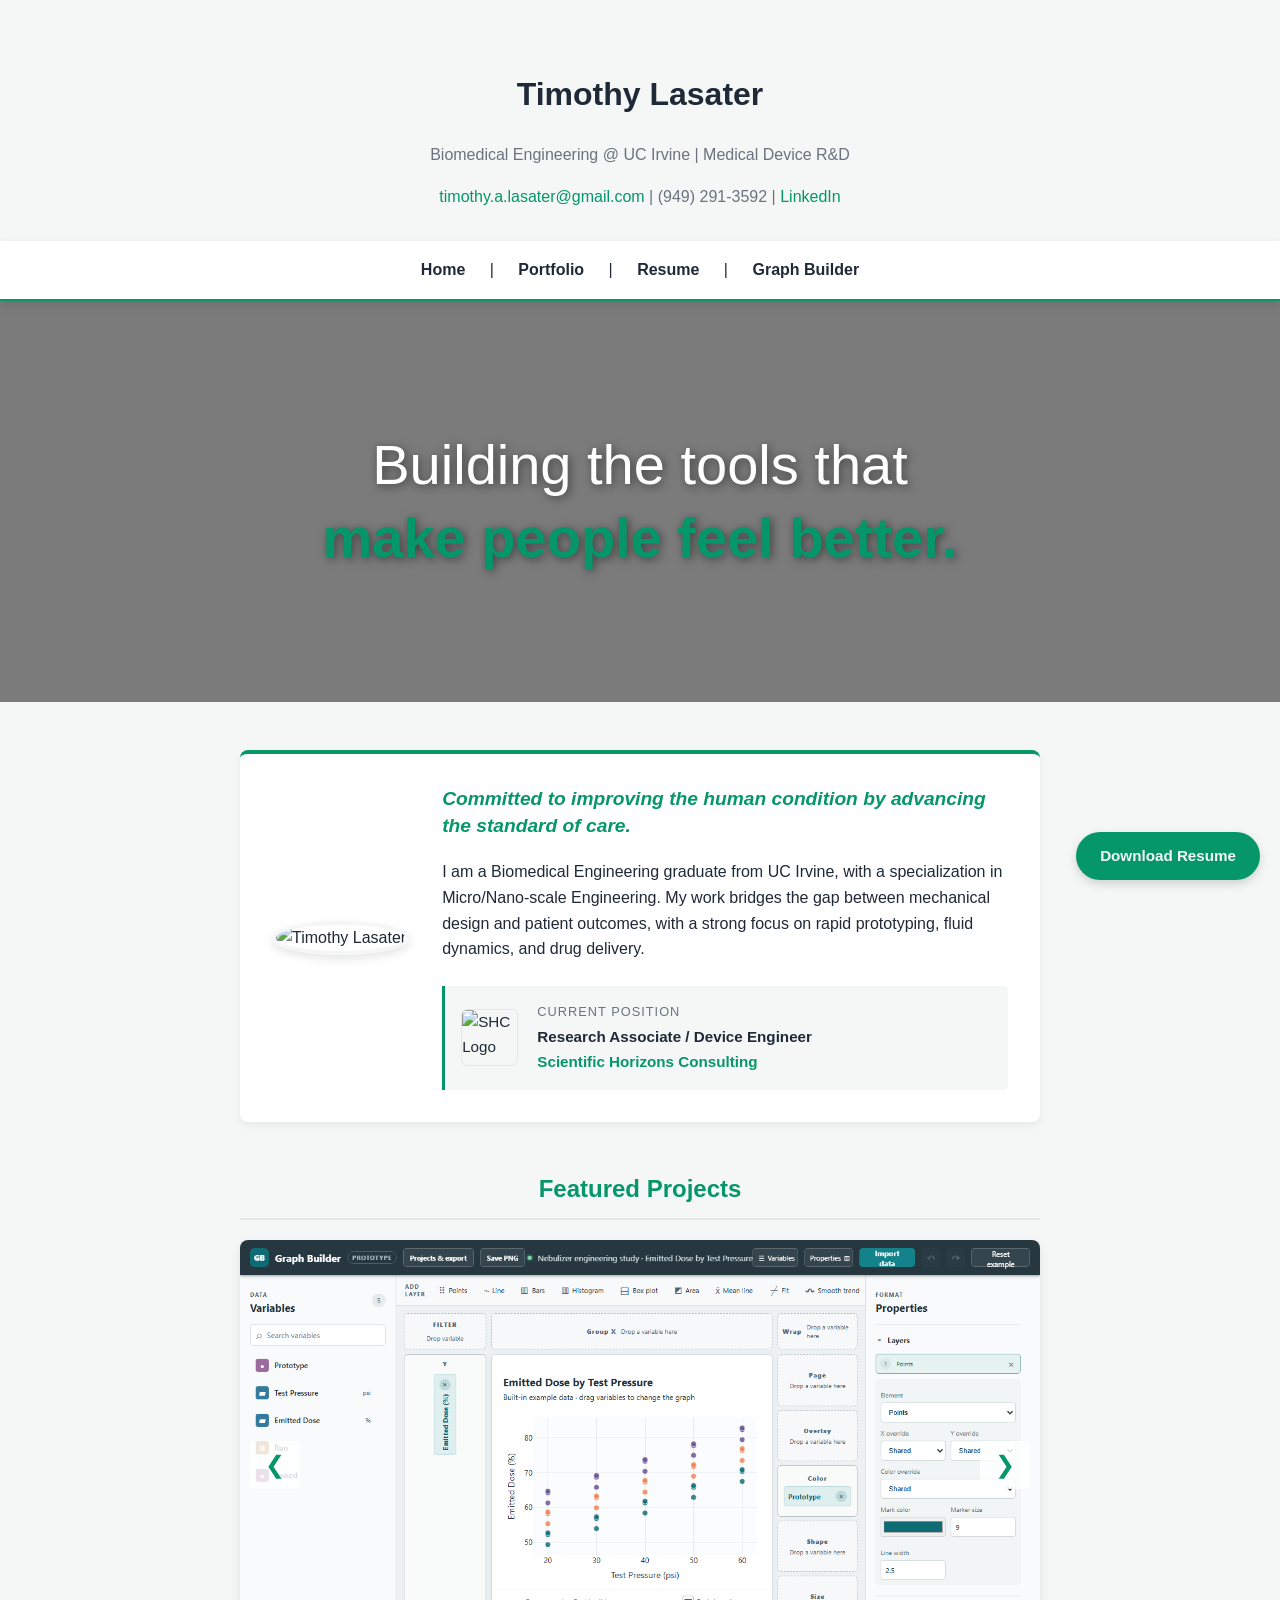
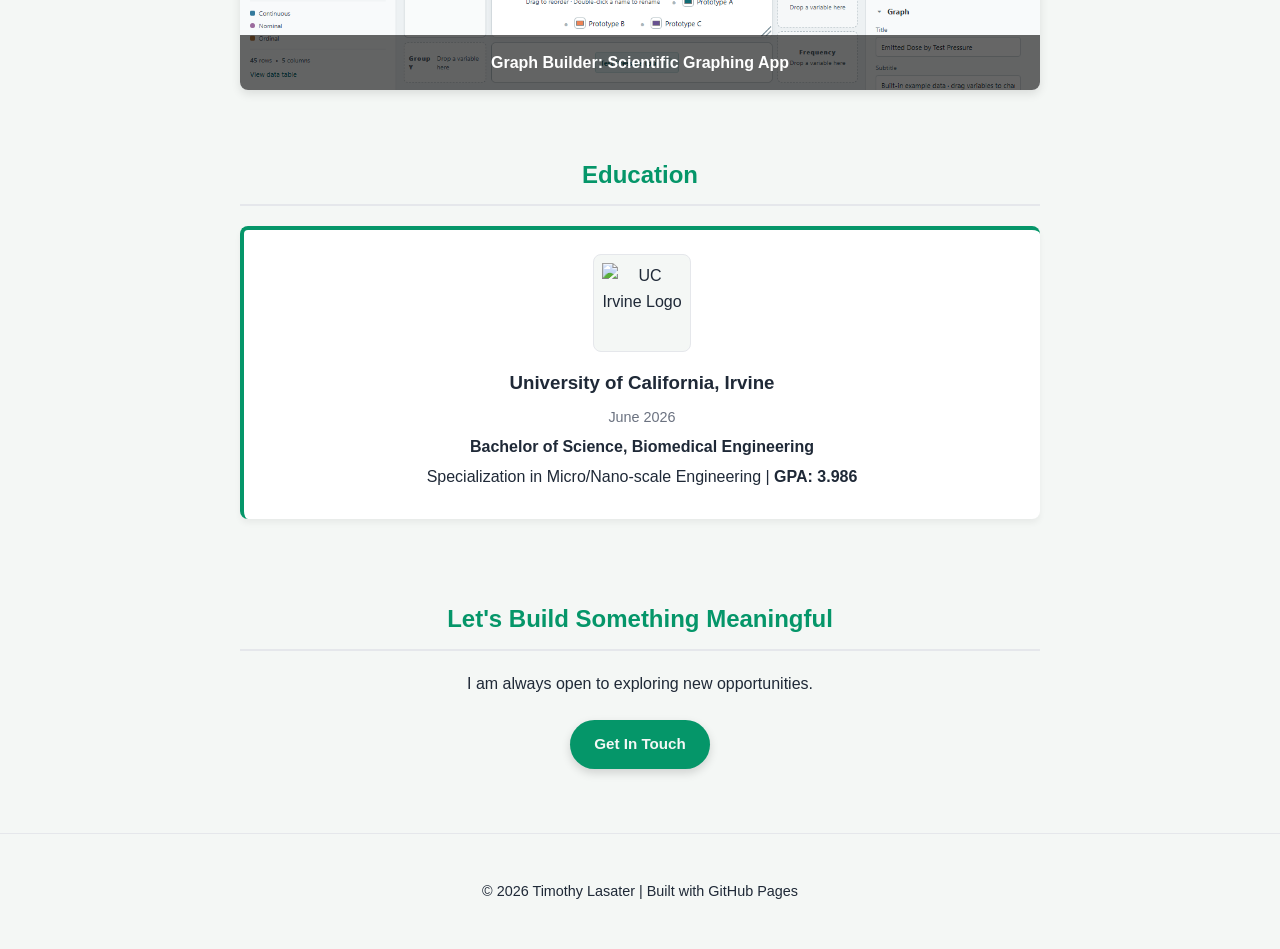
==== index.html @ 9c54b53f "Feature Graph Builder across portfolio site" ====
<!DOCTYPE html>
<html lang="en">
<head>
    <meta charset="UTF-8">
    <meta name="viewport" content="width=device-width, initial-scale=1.0">
    <title>Timothy Lasater | Biomedical Engineer</title>
    <meta name="description" content="Portfolio of Timothy Lasater, a Biomedical Engineering student at UC Irvine specializing in Micro/Nano-scale Engineering and Medical Device R&D.">
    <meta name="author" content="Timothy Lasater">
    <meta name="keywords" content="Timothy Lasater, Biomedical Engineer, UC Irvine, Medical Device R&D, SolidWorks">
    <meta property="og:title" content="Timothy Lasater | Biomedical Engineer">
    <meta property="og:description" content="Portfolio and projects focusing on rapid prototyping, fluid dynamics, and drug delivery.">
    <meta property="og:url" content="https://timothylasater.com">
    <meta property="og:type" content="website">
    <link rel="stylesheet" href="style.css">
    <link rel="icon" type="image/svg+xml" href="assets/favicon.svg">
    <script type="module" src="https://ajax.googleapis.com/ajax/libs/model-viewer/3.4.0/model-viewer.min.js"></script>
</head>
<body>
    <header>
        <h1>Timothy Lasater</h1>
        <p>Biomedical Engineering @ UC Irvine | Medical Device R&D</p>
        <p class="contact-info">
            <a href="mailto:timothy.a.lasater@gmail.com" target="_blank">timothy.a.lasater@gmail.com</a> | 
            (949) 291-3592 | 
            <a href="https://linkedin.com/in/timothy-lasater" target="_blank">LinkedIn</a>
        </p>
        <a href="assets/Timothy_Lasater_Resume.pdf" class="floating-resume-btn" download>Download Resume</a>
    </header>
    
    <nav>
            <a href="index.html">Home</a> | 
            <a href="portfolio.html">Portfolio</a> | 
            <a href="resume.html">Resume</a> |
            <a href="/graph-builder/">Graph Builder</a>
   </nav>
   
   <section class="parallax-hero">
        <div class="hero-tagline">
            Building the tools that<br>
            <span class="highlight">make people feel better.</span>
        </div>
    </section>

    <section id="about-me" class="content-section">
        <div class="profile-card">
            <div class="profile-image-container">
                <img src="assets/timothy-headshot.jpg" alt="Timothy Lasater" class="profile-photo">
            </div>
            <div class="profile-text">
                <h3 class="mission-tagline">Committed to improving the human condition by advancing the standard of care.</h3>
                <p>I am a Biomedical Engineering graduate from UC Irvine, with a specialization in Micro/Nano-scale Engineering. My work bridges the gap between mechanical design and patient outcomes, with a strong focus on rapid prototyping, fluid dynamics, and drug delivery.</p>
                
                <div class="current-role-banner">
                    <img src="assets/SHC-logo-cropped.jpg" alt="SHC Logo" class="banner-logo">
                    <div>
                        <span class="role-label">Current Position</span>
                        <strong>Research Associate / Device Engineer</strong> 
                        <br><a href="https://www.linkedin.com/company/scientifichorizons/" target="_blank" rel="noopener noreferrer" class="company-link">Scientific Horizons Consulting</a>
                    </div>
                </div>
            </div>
        </div>
    </section>

    <section id="featured-work" class="content-section">
        <h2 class="text-center">Featured Projects</h2>
        <div class="carousel-container">
            <button class="carousel-btn prev-btn">&#10094;</button>
            <div class="carousel-track">
                <div class="carousel-slide">
                    <a href="portfolio.html#graph-builder" class="slide-link">
                        <img src="assets/graph-builder-workspace.png" alt="Graph Builder showing an example scientific graph">
                        <div class="slide-caption">Graph Builder: Scientific Graphing App</div>
                    </a>
                </div>

                <div class="carousel-slide">
                    <a href="portfolio.html#sinus-model" class="slide-link">
                        <img src="assets/sinus-assem.png" alt="Nasal Sinus Model">
                        <div class="slide-caption">Nasal Sinus Model for Drug Delivery Testing</div>
                    </a>
                </div>

                <div class="carousel-slide">
                    <a href="portfolio.html#flow-simulation" class="slide-link">
                        <img src="assets/microvortex-screenshot.png" alt="CFD of Microfluidic Channels">
                        <div class="slide-caption">CFD of Microfluidic Channels</div>
                    </a>
                </div>

                <div class="carousel-slide">
                    <a href="portfolio.html#dissolution-cell" class="slide-link">
                        <img src="assets/DP-section-right.png" alt="Dissolution + Permeation Cell">
                        <div class="slide-caption">Simultaneous Dissolution + Permeation Cell</div>
                    </a>
                </div>
                
                <div class="carousel-slide">
                    <a href="portfolio.html#droplet-pump" class="slide-link">
                        <img src="assets/cameraFixtureSW.png" alt="Computer Vision Camera Fixture">
                        <div class="slide-caption">Camera Fixture for Computer Vision-Controlled Droplet Pump</div>
                    </a>
                </div>
                
                <div class="carousel-slide">
                    <a href="portfolio.html#duck" class="slide-link">
                        <img src="assets/duckSW1.png" alt="Toy Duck Assembly">
                        <div class="slide-caption">Toy Duck Assembly</div>
                    </a>
                </div>
                
            </div>
            <button class="carousel-btn next-btn">&#10095;</button>
        </div>
    </section>

    <section id="education" class="content-section">
        <h2 class="text-center">Education</h2>
        <div class="card text-center">
            <img src="assets/uci-logo.png" alt="UC Irvine Logo" class="education-logo">
            <h3>University of California, Irvine</h3>
            <p class="date">June 2026</p>
            <p><strong>Bachelor of Science, Biomedical Engineering</strong></p>
            <p>Specialization in Micro/Nano-scale Engineering | <strong>GPA: 3.986</strong></p>
        </div>
    </section>

    <section id="cta" class="content-section text-center" style="margin-bottom: 4rem;">
        <h2>Let's Build Something Meaningful</h2>
        <p style="margin-bottom: 1.5rem;">I am always open to exploring new opportunities.</p>
        <a href="mailto:timothy.a.lasater@gmail.com" target="_blank" class="btn-download">Get In Touch</a>
    </section>

    <footer>
        <p>© 2026 Timothy Lasater | Built with GitHub Pages</p>
    </footer>

<script>
        const track = document.querySelector('.carousel-track');
        const slides = Array.from(track.children);
        const nextButton = document.querySelector('.next-btn');
        const prevButton = document.querySelector('.prev-btn');
        let currentIndex = 0;
        let autoAdvanceTimer; // Variable to hold the timer

        // Function to move the carousel
        function updateCarousel(index) {
            const slideWidth = slides[0].getBoundingClientRect().width;
            track.style.transform = 'translateX(-' + (slideWidth * index) + 'px)';
        }

        // Function to start the 4-second auto-advance loop
        function startAutoAdvance() {
            autoAdvanceTimer = setInterval(() => {
                nextButton.click(); 
            }, 4000); 
        }

        // Function to reset the timer if the user manually clicks
        function resetAutoAdvance() {
            clearInterval(autoAdvanceTimer);
            startAutoAdvance();
        }

        // Next Button Click Logic
        nextButton.addEventListener('click', () => {
            if (currentIndex < slides.length - 1) {
                currentIndex++;
            } else {
                currentIndex = 0; // Loop back to the first slide
            }
            updateCarousel(currentIndex);
            resetAutoAdvance(); // Reset timer on manual interaction
        });

        // Previous Button Click Logic
        prevButton.addEventListener('click', () => {
            if (currentIndex > 0) {
                currentIndex--;
            } else {
                currentIndex = slides.length - 1; // Loop to the last slide
            }
            updateCarousel(currentIndex);
            resetAutoAdvance(); // Reset timer on manual interaction
        });

        // Keep carousel aligned if the user resizes their browser window
        window.addEventListener('resize', () => {
            updateCarousel(currentIndex);
        });

        // Start the automatic sliding when the page loads
        startAutoAdvance();
    </script>
</body>
</html>
---- style.css ----
/* /*:root {
    /* --- Core Backgrounds --- */
    /*--bg-color: #FFFFFF;       /* Pure White: The primary background, keeping the space open and sterile. */
    /*--card-bg: #F0F4F8;        /* Frost White: A very subtle, cool-toned off-white. Perfect for project cards (like the nebulizer iterations) to separate them from the background without harsh contrast. */
    
    /* --- Typography --- */
    /*--text-color: #0F172A;     /* Deep Slate: Almost black, but slightly cool. Much easier on the eyes than #000000 for reading detailed technical documentation and process improvements. */
    /* --muted-text: #64748B;     Cool Slate Gray: Your chosen tertiary color. Ideal for dates, image captions, and secondary specs. */
    
    /* --- Accents & Interaction --- */
    /* --accent-color: #0D9488;   Medical Teal: Your chosen secondary color. Used for primary buttons, active links, and prominent headings. */
    /* --accent-hover: #0F766E;   Deep Teal: A slightly darker shade of the accent for button hover states (like the .SLDPRT download links) to provide clear user feedback. */
    
    /* --- Structure & Highlights --- */
    /* --border-color: #E2E8F0;   Surgical Steel: A crisp, light gray for subtle borders between sections or around 3D model viewers. */
    /* --highlight: #F59E0B;      Amber/Warning: Use this sparingly to draw the eye to critical data points, like a 75% cycle time reduction or aerosol efficiency metrics, acting like a safety label in a lab. */
/*} */

:root {
    /* --- Core Backgrounds --- */
    --bg-color: #F4F7F5;       /* Minted Alabaster: A very subtle, cool off-white with just a microscopic drop of green to tie the room together. */
    --card-bg: #FFFFFF;        /* Pure White: Keeps the project cards and 3D models looking crisp and elevated against the slightly tinted background. */
    
    /* --- Typography --- */
    --text-color: #1F2937;     /* Midnight Ash: A deep, rich gray-black that is softer on the eyes than pure black, maintaining that modern web feel. */
    --muted-text: #6B7280;     /* Stone Gray: Perfect for reading dates, secondary skills, and photo captions without distracting from the main text. */
    
    /* --- Accents & Interaction --- */
    --accent-color: #059669;   /* Vitality Emerald: A vibrant, confident green that passes accessibility standards for readability while popping off the screen. */
    --accent-hover: #047857;   /* Deep Forest: A darker, grounded green for button hover states to give a satisfying, tactile response when clicked. */
    
    /* --- Structure & Highlights --- */
    --border-color: #E5E7EB;   /* Light Platinum: A clean, faint gray for section dividers and card borders. */
    --highlight: #0284C7;      /* Ocean Blue: A secondary accent to use sparingly if you ever need to contrast two different data points or emphasize a specific metric. */
}

body {
    font-family: 'Segoe UI', Tahoma, Geneva, Verdana, sans-serif;
    line-height: 1.6;
    color: var(--text-color);
    background-color: var(--bg-color);
    margin: 0;
    padding: 0;
}

header {
    background: var(--bg-color); /* Blends into the minted alabaster page */
    padding: 3rem 2rem 1rem 2rem; /* Adjusted for better spacing */
    text-align: center;
}

nav {
    background: var(--card-bg); /* Pure white to pop when scrolling */
    padding: 1rem;
    text-align: center;
    border-bottom: 2px solid var(--accent-color);
    box-shadow: 0 4px 10px rgba(0,0,0,0.1);
    
    /* Make ONLY the nav persistent */
    position: sticky;
    top: 0;
    z-index: 1000; 
}
/* Styling for the LinkedIn link on the homepage */
.company-link {
    color: var(--accent-color);
    text-decoration: none;
    font-weight: bold;
    transition: color 0.2s;
}

.company-link:hover {
    color: var(--accent-hover);
    text-decoration: underline;
}

header h1, .card h3, .toc-section h3 {
    color: var(--text-color);
}

header p, .date, .caption {
    color: var(--muted-text);
}

h2 { 
    color: var(--accent-color); 
    border-bottom: 2px solid var(--border-color); 
    padding-bottom: 10px; 
    margin-top: 2rem;
}

.contact-info a, .company-tag {
    color: var(--accent-color);
    text-decoration: none;
}

nav a {
    color: var(--text-color);
    text-decoration: none;
    margin: 0 10px;
    font-weight: bold;
    padding: 5px 10px;
    border-radius: 4px;
    transition: color 0.2s, background 0.2s;
}

nav a:hover, .toc-list a:hover {
    color: var(--accent-color);
    background: var(--bg-color); /* Adds a subtle highlight behind the link on hover */
}

@media (max-width: 600px) {
    nav {
        padding: 0.65rem 0.25rem;
        white-space: nowrap;
    }

    nav a {
        margin: 0;
        padding: 5px 4px;
        font-size: 0.82rem;
    }
}

#education, #experience, #skills {
    max-width: 800px;
    margin: 0rem auto;
    padding: 0.1rem;
}

.card, .portfolio-card, .sidebar {
    background: var(--card-bg);
    padding: 1.5rem;
    margin-bottom: 2rem; /* Adds the space between resume entries */
    border-radius: 8px;
    border-left: 4px solid var(--accent-color);
    border-top: 4px solid var(--accent-color);
    box-shadow: 0 4px 6px rgba(0,0,0,0.05);
}

.media-item {
    background: var(--bg-color); /* Contrasts slightly with the card */
    border: 1px solid var(--border-color);
}

.padded-card {
    padding: 2rem 3rem; /* Adds generous padding so text isn't squished to the left */
}

.text-center {
    text-align: center;
}

.card h3 {
    margin-top: 0;
    margin-bottom: 0.5rem;
    color: var(--text-color);
}

.card p {
    margin: 0.3rem 0;
}

.date {
    color: var(--muted-text);
    font-size: 0.9rem;
}

h2 { 
    color: var(--accent-color); 
    border-bottom: 2px solid var(--border-color); 
    padding-bottom: 10px; 
    margin-top: 2rem;
}

/* Bullet list for resume bullet points */
.bullet-list {
    list-style-type: disc;
    padding-left: 1.5rem;
    margin-top: 1rem;
}

.bullet-list li {
    margin-bottom: 0.5rem;
    font-size: 0.95rem;
    color: var(--text-color);
}

/* Pillboxes for the skills section */
.skills-list { 
    display: flex; 
    flex-wrap: wrap; 
    list-style: none; 
    padding: 0; 
    margin-bottom: 1.5rem;
}

.skills-list li { 
    background: var(--card-bg); 
    margin: 5px; 
    padding: 5px 15px; 
    border-radius: 20px; 
    font-size: 0.9rem; 
    color: var(--text-color);
    border: 1px solid #d0d4d8;
}

footer {
    text-align: center;
    padding: 2rem;
    background: var(--bg-color);
    color: var(--text-color);
    font-size: 0.9rem;
    margin-top: 2rem;
    border-top: 1px solid var(--border-color);
}

/* --- Parallax Hero Section --- */
.parallax-hero {
    /* The linear-gradient adds a 50% dark tint over your image so the text pops */
    background-image: linear-gradient(rgba(0, 0, 0, 0.5), rgba(0, 0, 0, 0.5)), url('assets/sinus-setup.jpg');
    
    /* The magic property that keeps the image fixed while scrolling */
    background-attachment: fixed;
    background-position: center;
    background-repeat: no-repeat;
    background-size: cover;
    
    /* Creates the height of the "window" revealing the image */
    padding: 8rem 1rem;
    margin: 0; 
}

/* Updated, Larger Hero Tagline */
.hero-tagline {
    text-align: center;
    font-size: 3.5rem; /* Increased significantly */
    color: #ffffff; /* Changed to white to contrast with the photo */
    margin: 0 auto;
    font-weight: 300; 
    line-height: 1.3;
    text-shadow: 2px 2px 10px rgba(0, 0, 0, 0.5); /* Adds a soft shadow for readability */
}

.hero-tagline .highlight {
    font-weight: 700; 
    color: var(--accent-color)   /* Lightened the blue slightly so it looks better on dark/photo backgrounds */
}

/* Mobile Responsiveness */
@media (max-width: 768px) {
    .parallax-hero {
        padding: 5rem 1rem;
        /* Note: iOS Safari struggles with 'fixed' backgrounds, so it's standard practice to switch it to scroll on mobile */
        background-attachment: scroll; 
    }
    .hero-tagline {
        font-size: 2.2rem; /* Scaled down for smaller screens */
    }
}

/* Portfolio Layout */
.portfolio-container {
    display: grid;
    grid-template-columns: 250px 1fr;
    gap: 2rem;
    max-width: 1100px;
    margin: 2rem auto;
    padding: 0 1rem;
    align-items: start;
}

/* Sidebar Styling */
.sidebar {
    position: sticky;
    top: 2rem;
    background: var(--card-bg);
    padding: 1.5rem;
    border-radius: 8px;
    box-shadow: 0 4px 6px var(--border-color);
}

.toc-section h3 {
    font-size: 1.1rem;
    color: var(--text-color);
    border-bottom: 1px solid var(--border-color);
    padding-bottom: 5px;
    margin-bottom: 10px;
}

.toc-list {
    list-style: none;
    padding: 0;
    margin: 0 0 1.5rem 0;
    display: block; /* Overrides the flex display from the skills list */
}

.toc-list li {
    background: transparent;
    padding: 0;
    margin: 0 0 8px 0;
    border: none;
}

.toc-list a {
    text-decoration: none;
    color: var(--text-color);
    font-size: 0.95rem;
    transition: color 0.2s;
}

.toc-list a:hover {
    color: var(--accent-color);
    text-decoration: underline;
}

/* Portfolio Cards */
.portfolio-content {
    min-width: 0; /* Prevents grid overflow */
}

.section-title {
    margin-top: 0;
}

.portfolio-card {
    background: var(--card-bg);
    padding: 2rem;
    margin-bottom: 2rem;
    border-radius: 8px;
    box-shadow: 0 4px 6px rgba(0,0,0,0.05);
    scroll-margin-top: 80px;
}

.company-tag {
    color: var(--accent-color);
    font-weight: bold;
    font-size: 0.9rem;
    margin-top: -10px;
    margin-bottom: 15px;
}

/* Media Grid for Images and 3D Models */
.media-grid {
    display: grid;
    grid-template-columns: repeat(auto-fit, minmax(200px, 1fr));
    gap: 1.5rem;
    margin: 1.5rem 0;
}

.media-item {
    background: #f4f6f8;
    border-radius: 6px;
    padding: 10px;
    text-align: center;
    border: 1px solid #e0e4e8;
}

.media-item img {
    width: 100%;
    height: 200px;
    object-fit: contain;
    border-radius: 4px;
}

model-viewer {
    width: 100%;
    height: 200px;
    background-color: #ffffff;
    border-radius: 4px;
}

.caption {
    font-size: 0.85rem;
    color: var(--muted-text);
    margin-top: 8px;
    margin-bottom: 0;
}

/* Download Buttons */
.download-links {
    display: flex;
    gap: 1rem;
    flex-wrap: wrap;
    margin-top: 1.5rem;
}

.floating-resume-btn {
    background-color: var(--accent-color);
    color: var(--bg-color) !important; /* Forces text to contrast with the accent button */
}

/* For hover states, you can either hardcode a darker version of your accent, 
   or use a CSS filter to automatically darken whatever the accent color is! */
.floating-resume-btn:hover {
    filter: brightness(0.85); 
}

/* --- Updated Portfolio Download Buttons --- */
.btn-download {
    background-color: var(--accent-color);
    color: var(--bg-color) !important;
    text-decoration: none;
    padding: 12px 24px;
    border-radius: 30px; /* Creates the pill shape */
    font-size: 0.95rem;
    font-weight: bold;
    box-shadow: 0 4px 10px rgba(0, 0, 0, 0.15); /* Adds depth */
    transition: filter 0.2s ease, transform 0.2s ease, box-shadow 0.2s ease;
    display: inline-block; /* Ensures the padding renders correctly on links */
    text-align: center;
}

.btn-download:hover {
    filter: brightness(0.85); /* Slightly darkens the button */
    transform: scale(1.05);   /* Slight grow effect on hover */
    box-shadow: 0 6px 14px rgba(0, 0, 0, 0.2); /* Deepens the shadow when hovered */
}

.carousel-btn {
    background: var(--card-bg);
    color: var(--accent-color);
}

.carousel-btn:hover {
    background: var(--accent-color);
    color: var(--card-bg);
}

/* Mobile Responsiveness */
@media (max-width: 768px) {
    .portfolio-container {
        grid-template-columns: 1fr;
    }
    .sidebar {
        position: relative;
        top: 0;
    }
}

/* --- Carousel Styles --- */
#featured-work {
    max-width: 800px;
    margin: 2rem auto;
    padding: 0 1rem;
}

.carousel-container {
    position: relative;
    width: 100%;
    overflow: hidden;
    border-radius: 8px;
    box-shadow: 0 4px 10px rgba(0,0,0,0.1);
    background: #ffffff;
}

.carousel-track {
    display: flex;
    transition: transform 0.4s ease-in-out;
}

.carousel-slide {
    min-width: 100%;
    box-sizing: border-box;
    position: relative;
}

.carousel-slide img {
    width: 100%;
    height: 450px;
    object-fit: cover; /* Ensures images fill the space uniformly without stretching */
    display: block;
}

.slide-caption {
    position: absolute;
    bottom: 0;
    left: 0;
    width: 100%;
    background: rgba(0, 0, 0, 0.6);
    color: #ffffff;
    padding: 15px;
    text-align: center;
    font-weight: bold;
    box-sizing: border-box;
}

.carousel-btn {
    position: absolute;
    top: 50%;
    transform: translateY(-50%);
    background: rgba(255, 255, 255, 0.8);
    border: none;
    font-size: 1.5rem;
    color: var(--accent-color);
    cursor: pointer;
    padding: 10px 15px;
    border-radius: 4px;
    transition: background 0.2s, color 0.2s;
    z-index: 10;
}

.carousel-btn:hover {
    background: var(--accent-hover);
    color: var(--bg-color);
}

.prev-btn {
    left: 10px;
}

.next-btn {
    right: 10px;
}

/* --- Floating Resume Button --- */
.floating-resume-btn {
    position: fixed;
    bottom: 20px;
    right: 20px;
    background-color: var(--accent-color);
    color: var(--bg-color) !important;
    padding: 12px 24px;
    border-radius: 30px; /* Pill shape for a modern look */
    text-decoration: none;
    font-weight: bold;
    font-size: 0.95rem;
    box-shadow: 0 4px 10px rgba(0, 0, 0, 0.15); /* Drop shadow so it stands out */
    z-index: 9999; /* Ensures it stays on top of all other content, including the carousel */
    transition: background-color 0.2s ease, transform 0.2s ease;
}

.floating-resume-btn:hover {
    background-color: var(--accent-hover);
    color: var(--bg-color);
    transform: scale(1.05); /* Slight grow effect on hover */
    box-shadow: 0 6px 14px rgba(0, 0, 0, 0.2);
}

/* Mobile Responsiveness: Move to bottom right for better thumb reach */
@media (max-width: 768px) {
    .floating-resume-btn {
        top: auto;
        bottom: 20px;
        right: 20px;
        padding: 10px 20px;
        font-size: 0.9rem;
    }
}

/* --- Expandable Portfolio Carousel --- */
.portfolio-carousel-container {
    position: relative;
    width: 100%;
    height: 350px; /* Small starting height */
    margin: 1.5rem 0;
    border-radius: 8px;
    background: var(--bg-color);
    border: 1px solid var(--border-color);
    overflow: hidden;
    transition: opacity 0.3s ease;
}

/* The Expanded "Almost Full Screen" State */
.portfolio-carousel-container.expanded {
    position: fixed;
    top: 5vh;
    left: 5vw;
    width: 90vw;
    height: 90vh;
    z-index: 10000;
    box-shadow: 0 0 0 100vw rgba(0, 0, 0, 0.85); /* Dims the background */
    border-radius: 12px;
}

/* Track and Slides */
.p-carousel-track {
    display: flex;
    height: 100%;
    transition: transform 0.4s ease-in-out;
}

.p-slide {
    min-width: 100%;
    height: 100%;
    position: relative;
    display: flex;
    justify-content: center;
    align-items: center;
    box-sizing: border-box;
    padding: 20px;
}

/* Ensure images and 3D models scale properly */
.p-slide img, .p-slide video {
    max-width: 100%;
    max-height: 90%;
    object-fit: contain;
    background: transparent;
    transition: transform 0.1s ease-out; /* Smooths out the mouse wheel zoom */
}

/* Fixes the narrow horizontal bar issue for 3D renders */
.p-slide model-viewer {
    width: 100%;
    height: 100%;
    max-height: 90%;
    aspect-ratio: 4 / 3;
    background: transparent;
}

/* Labels on the slides */
.slide-label {
    position: absolute;
    bottom: 10px;
    background: rgba(0, 0, 0, 0.6);
    color: #fff;
    padding: 5px 15px;
    border-radius: 20px;
    font-size: 0.85rem;
    pointer-events: none; /* Allows clicking through to the 3D model */
}

/* Navigation Buttons */
.p-prev-btn, .p-next-btn {
    position: absolute;
    top: 50%;
    transform: translateY(-50%);
    background: var(--card-bg);
    color: var(--accent-color);
    border: 1px solid var(--border-color);
    font-size: 1.5rem;
    cursor: pointer;
    padding: 8px 12px;
    border-radius: 4px;
    z-index: 10;
    transition: 0.2s;
}

.p-prev-btn { left: 10px; }
.p-next-btn { right: 10px; }

.p-prev-btn:hover, .p-next-btn:hover {
    background: var(--accent-color);
    color: var(--bg-color);
}

/* Expand / Close Buttons */
.expand-btn, .close-btn {
    position: absolute;
    top: 10px;
    right: 10px;
    background: var(--accent-color);
    color: var(--bg-color);
    border: none;
    padding: 8px 15px;
    border-radius: 4px;
    cursor: pointer;
    font-weight: bold;
    font-size: 0.85rem;
    z-index: 11;
    box-shadow: 0 2px 5px rgba(0,0,0,0.2);
}

/* Logic to hide/show buttons based on state */
.close-btn { display: none; background: #e11d48; color: white; }
.expanded .expand-btn { display: none; }
.expanded .close-btn { display: block; }

/* --- Reusable Section Wrapper --- */
.content-section {
    max-width: 800px;
    margin: 3rem auto;
    padding: 0 1rem;
}

/* --- Profile Card --- */
.profile-card {
    display: flex;
    align-items: center;
    gap: 2rem;
    background: var(--card-bg);
    padding: 2rem;
    border-radius: 8px;
    box-shadow: 0 4px 6px rgba(0,0,0,0.05);
    border-top: 4px solid var(--accent-color); /* Top border instead of left for a different feel */
}

.profile-image-container {
    flex-shrink: 0;
}

.profile-photo {
    width: 200px;
    height: 200px;
    border-radius: 50%;
    object-fit: cover;
    border: 4px solid var(--bg-color);
    box-shadow: 0 4px 10px rgba(0,0,0,0.1);
}

.profile-text {
    flex-grow: 1;
}

.mission-tagline {
    color: var(--accent-color);
    font-style: italic;
    font-size: 1.2rem;
    margin-top: 0;
    line-height: 1.4;
    border-bottom: none; /* overrides global h3 if needed */
}

/* Update the Current Role Banner to use Flexbox */
.current-role-banner {
    background: var(--bg-color);
    border-left: 3px solid var(--accent-color);
    padding: 1rem;
    margin-top: 1.5rem;
    border-radius: 0 4px 4px 0;
    font-size: 0.95rem;
    
    /* NEW: Puts logo and text side-by-side */
    display: flex;
    align-items: center;
    gap: 1.2rem; 
}

/* Styling for the SHC Logo in the banner */
.banner-logo {
    width: 55px;
    height: 55px;
    object-fit: contain;
    border-radius: 6px;
    background: var(--bg-color); 
    border: 1px solid var(--border-color);
}

/* Ensure the Homepage Carousel 3D Render scales correctly */
.carousel-slide model-viewer {
    width: 100%;
    height: 450px;
    background-color: #f4f6f8; /* A very soft gray so it doesn't look like an empty void */
    display: block;
}

.role-label {
    display: block;
    color: var(--muted-text);
    font-size: 0.8rem;
    text-transform: uppercase;
    letter-spacing: 1px;
    margin-bottom: 0.2rem;
}

/* Mobile Layout for Profile */
@media (max-width: 768px) {
    .profile-card {
        flex-direction: column;
        text-align: center;
    }
    
    .current-role-banner {
        border-left: none;
        border-top: 3px solid var(--accent-color);
        border-radius: 0 0 4px 4px;
    }
}

/* --- Resume Logo Layout --- */
.resume-header-row {
    display: flex;
    align-items: center;
    gap: 1.5rem;
    margin-bottom: 1rem;
    border-bottom: 1px solid var(--border-color);
    padding-bottom: 1rem;
}

.resume-logo {
    width: 60px;
    height: 60px;
    object-fit: contain; /* Ensures square or rectangle logos fit without stretching */
    border-radius: 8px;
    background: var(--bg-color);
    padding: 5px;
    border: 1px solid var(--border-color);
}

.resume-title-block h3 {
    margin: 0 0 0.2rem 0;
}

.resume-title-block p {
    margin: 0;
}

/* Mobile Responsiveness for Resume Headers */
@media (max-width: 768px) {
    .resume-header-row {
        flex-direction: column;
        align-items: flex-start;
        gap: 1rem;
    }
}

/* --- Education Logo --- */
.education-logo {
    width: 80px;          /* Slightly larger than the resume logos to act as a focal point */
    height: 80px;
    object-fit: contain;  /* Prevents the logo from stretching */
    margin-bottom: 1rem;  /* Adds space between the logo and the university name */
    
    /* Matches the styling of your resume logos */
    background: var(--bg-color);
    padding: 8px;
    border-radius: 8px;
    border: 1px solid var(--border-color);
    
    /* Ensures it stays centered */
    display: inline-block; 
}

/* --- Updated Caption Placement & Size --- */
.slide-label {
    position: absolute;
    top: 15px; 
    left: 15px;
    bottom: auto; 
    background: rgba(0, 0, 0, 0.65); /* Made the background slightly darker for better text contrast */
    color: #fff;
    padding: 6px 18px; /* Slightly increased padding to balance the larger text */
    border-radius: 20px;
    font-size: 0.95rem; /* Increased from 0.85rem */
    letter-spacing: 0.5px; /* Added a tiny bit of spacing for readability */
    pointer-events: none; 
    z-index: 10;
}

/* --- Interactive Thumbnail Bar --- */
.carousel-thumbnails {
    position: absolute;
    bottom: 15px;
    left: 50%;
    transform: translateX(-50%);
    display: flex;
    gap: 8px;
    z-index: 12;
    background: rgba(0, 0, 0, 0.4);
    padding: 8px;
    border-radius: 8px;
    backdrop-filter: blur(4px); /* Creates a modern, frosted glass effect */
}

.thumbnail {
    width: 45px;
    height: 45px;
    border: 2px solid transparent;
    border-radius: 4px;
    cursor: pointer;
    background: var(--bg-color);
    display: flex;
    align-items: center;
    justify-content: center;
    font-size: 1.2rem;
    padding: 0;
    opacity: 0.5;
    transition: all 0.2s ease;
    box-shadow: 0 2px 4px rgba(0,0,0,0.2);
}

.thumbnail:hover {
    opacity: 0.8;
}

.thumbnail.active {
    border-color: var(--accent-color);
    opacity: 1;
    transform: scale(1.1); /* Gives the active thumbnail a slight "pop" */
}

.thumbnail img {
    width: 100%;
    height: 100%;
    object-fit: cover; /* Ensures the image fills the square perfectly */
    border-radius: 2px;
}

/* --- Homepage Carousel Link Styling --- */
.slide-link {
    display: block;
    width: 100%;
    height: 100%;
    text-decoration: none; /* Prevents the caption text from getting underlined like a normal link */
}

/* Optional: Add a slight brightness change on hover so the user knows it is clickable */
.slide-link:hover img {
    filter: brightness(0.9);
    transition: filter 0.2s ease;
}

/* --- Resume Portfolio Links Banner --- */
.resume-portfolio-banner {
    background: var(--bg-color); 
    border-left: 3px solid var(--accent-color);
    padding: 1rem 1.5rem;
    margin-top: 1.5rem;
    border-radius: 0 4px 4px 0;
    font-size: 0.95rem;
}

.resume-portfolio-banner strong {
    color: var(--text-color); /* Changed from --accent-color to standard text color */
    display: inline-block; /* Allows us to add margin below the text */
}

/* Styling for the new bulleted list inside the banner */
.portfolio-bullet-list {
    list-style-type: disc;
    padding-left: 1.5rem;
    margin-top: 0.5rem; /* Space between "Portfolio Links:" and the first bullet */
    margin-bottom: 0;
}

.portfolio-bullet-list li {
    margin-bottom: 0.3rem; /* Small space between each project link */
}

/* Mobile responsiveness */
@media (max-width: 768px) {
    .resume-portfolio-banner {
        border-left: none;
        border-top: 3px solid var(--accent-color);
        border-radius: 0 0 4px 4px;
        padding: 1rem;
    }
}

/* --- Sidebar Section Title Links --- */
.toc-section-link {
    color: var(--text-color);
    text-decoration: none;
    transition: color 0.2s;
}

.toc-section-link:hover {
    color: var(--accent-color);
}

/* --- NDA Confidentiality Banner --- */
.nda-banner {
    background-color: var(--card-bg);
    border-left: 4px solid var(--accent-color); /* Uses your Vitality Emerald green */
    padding: 1.2rem 1.5rem;
    margin-bottom: 2rem;
    border-radius: 0 4px 4px 0;
    box-shadow: 0 2px 4px rgba(0,0,0,0.05);
}

.nda-banner p {
    margin: 0;
    font-size: 0.95rem;
    line-height: 1.5;
    color: var(--text-color);
}

.nda-banner strong {
    color: var(--accent-color);
    margin-right: 5px;
}

/* --- Document Embed Styling (PDFs & Google Slides) --- */
.portfolio-document {
    width: 100%;
    aspect-ratio: 16 / 9; /* NEW: Forces the iframe to hold a widescreen presentation shape */
    height: auto;         /* Overrides the old percentage height */
    max-height: 75vh;     /* Prevents it from getting taller than the user's screen */
    border: none;
    border-radius: 4px;
    background: #fff; 
    box-shadow: 0 4px 6px rgba(0,0,0,0.1);
}

/* Make it slightly narrower on massive desktop screens to preserve the 16:9 look */
@media (min-width: 1200px) {
    .portfolio-document {
        width: 85%;
    }
}
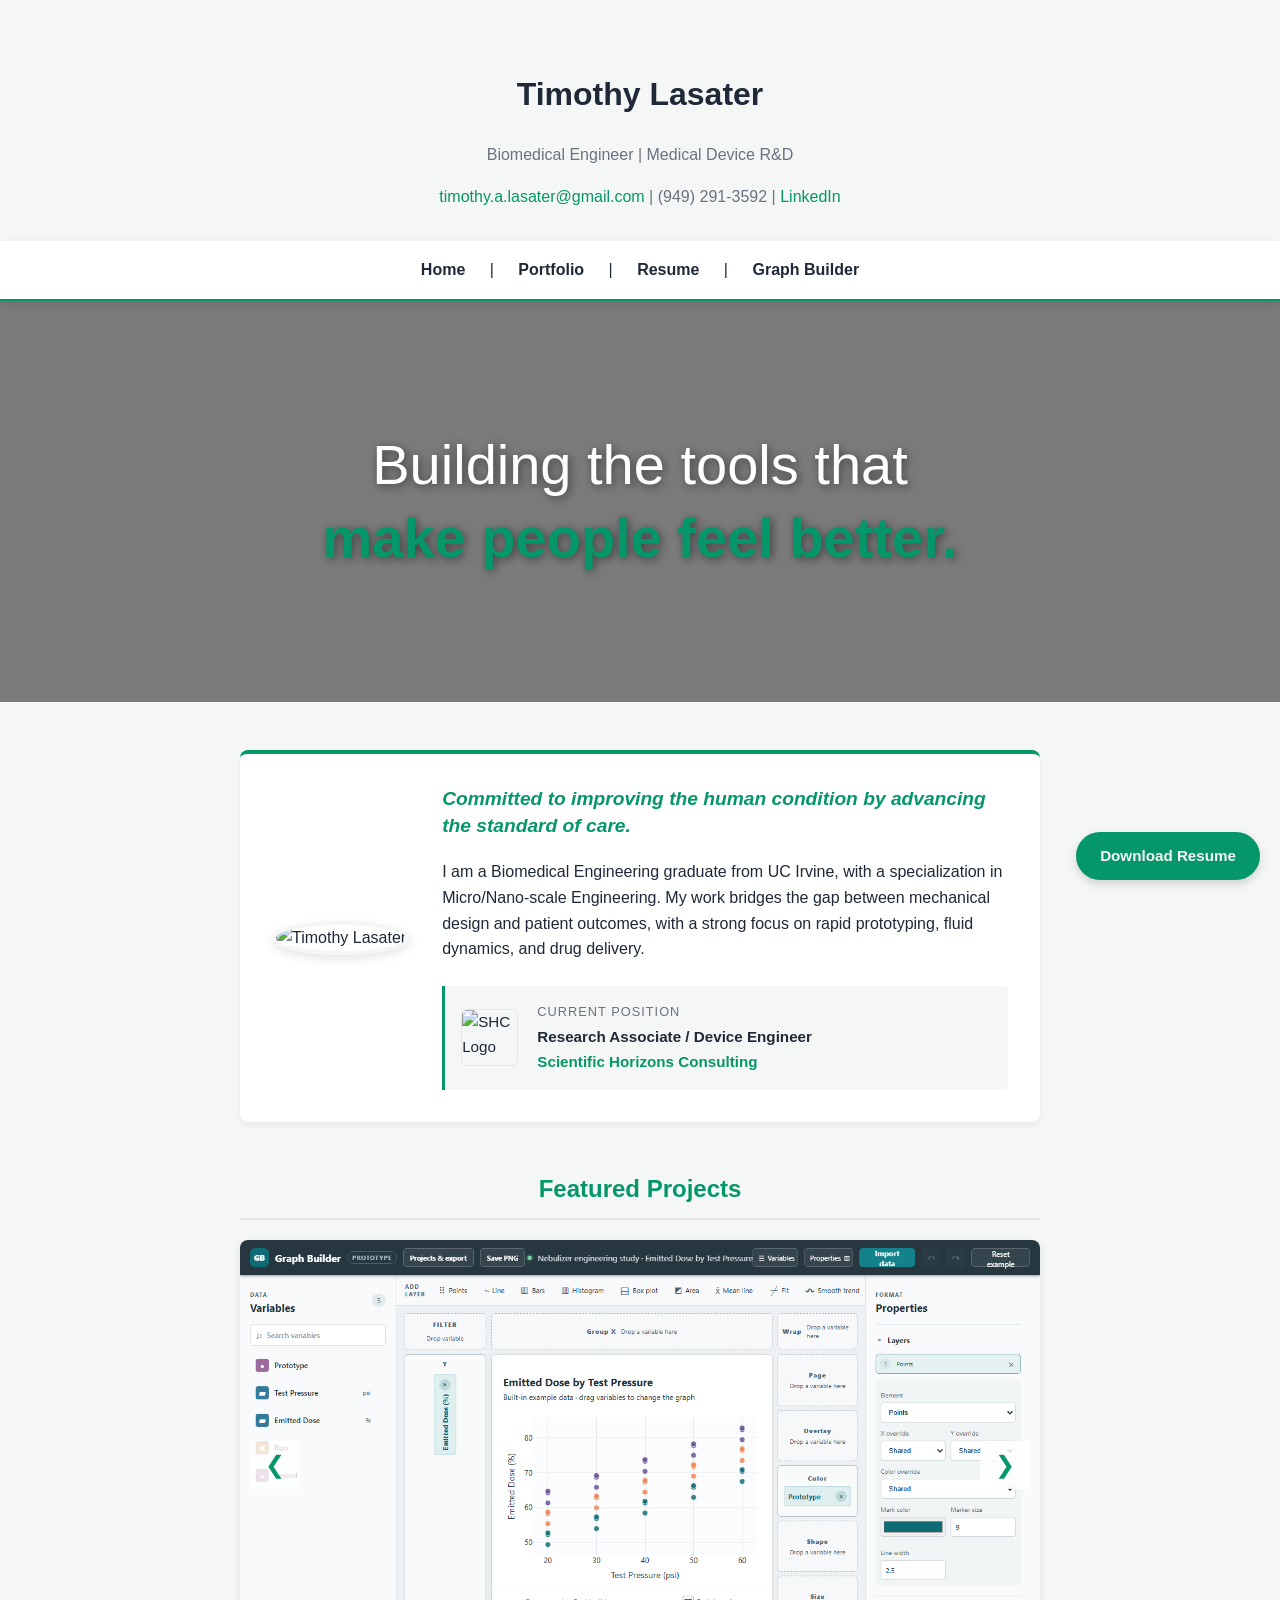
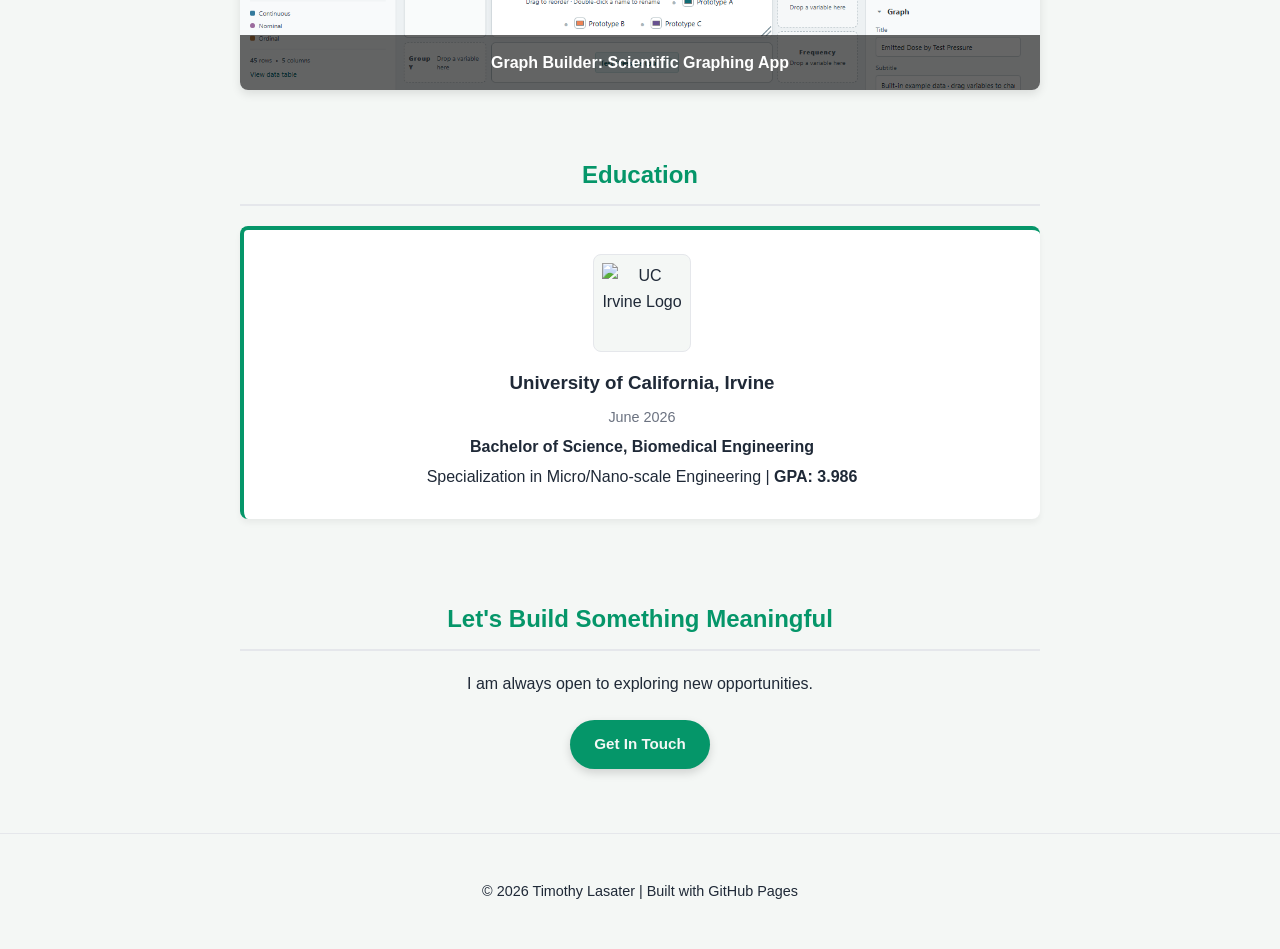
==== commit be99c2a6: "Improve portfolio navigation and graduate profile" ====
--- a/index.html
+++ b/index.html
@@ -4,7 +4,7 @@
     <meta charset="UTF-8">
     <meta name="viewport" content="width=device-width, initial-scale=1.0">
     <title>Timothy Lasater | Biomedical Engineer</title>
-    <meta name="description" content="Portfolio of Timothy Lasater, a Biomedical Engineering student at UC Irvine specializing in Micro/Nano-scale Engineering and Medical Device R&D.">
+    <meta name="description" content="Timothy Lasater is a biomedical engineer and UC Irvine graduate focused on medical device R&D, rapid prototyping, fluid dynamics, and drug delivery.">
     <meta name="author" content="Timothy Lasater">
     <meta name="keywords" content="Timothy Lasater, Biomedical Engineer, UC Irvine, Medical Device R&D, SolidWorks">
     <meta property="og:title" content="Timothy Lasater | Biomedical Engineer">
@@ -18,7 +18,7 @@
 <body>
     <header>
         <h1>Timothy Lasater</h1>
-        <p>Biomedical Engineering @ UC Irvine | Medical Device R&D</p>
+        <p>Biomedical Engineer | Medical Device R&D</p>
         <p class="contact-info">
             <a href="mailto:timothy.a.lasater@gmail.com" target="_blank">timothy.a.lasater@gmail.com</a> | 
             (949) 291-3592 | 
--- a/style.css
+++ b/style.css
@@ -319,8 +319,17 @@
     min-width: 0; /* Prevents grid overflow */
 }
 
+.portfolio-intro h2 {
+    margin-top: 0;
+}
+
+.mobile-toc {
+    display: none;
+}
+
 .section-title {
     margin-top: 0;
+    scroll-margin-top: 5rem;
 }
 
 .portfolio-card {
@@ -433,8 +442,25 @@
         grid-template-columns: 1fr;
     }
     .sidebar {
-        position: relative;
-        top: 0;
+        display: none;
+    }
+    .mobile-toc {
+        display: block;
+        background: var(--card-bg);
+        border: 1px solid var(--border-color);
+        border-radius: 8px;
+        margin-bottom: 1.5rem;
+        padding: 1rem 1.25rem;
+    }
+    .mobile-toc summary {
+        color: var(--accent-color);
+        cursor: pointer;
+        font-weight: 700;
+    }
+    #mobile-toc-container {
+        max-height: 50vh;
+        overflow-y: auto;
+        padding-top: 0.5rem;
     }
 }
 
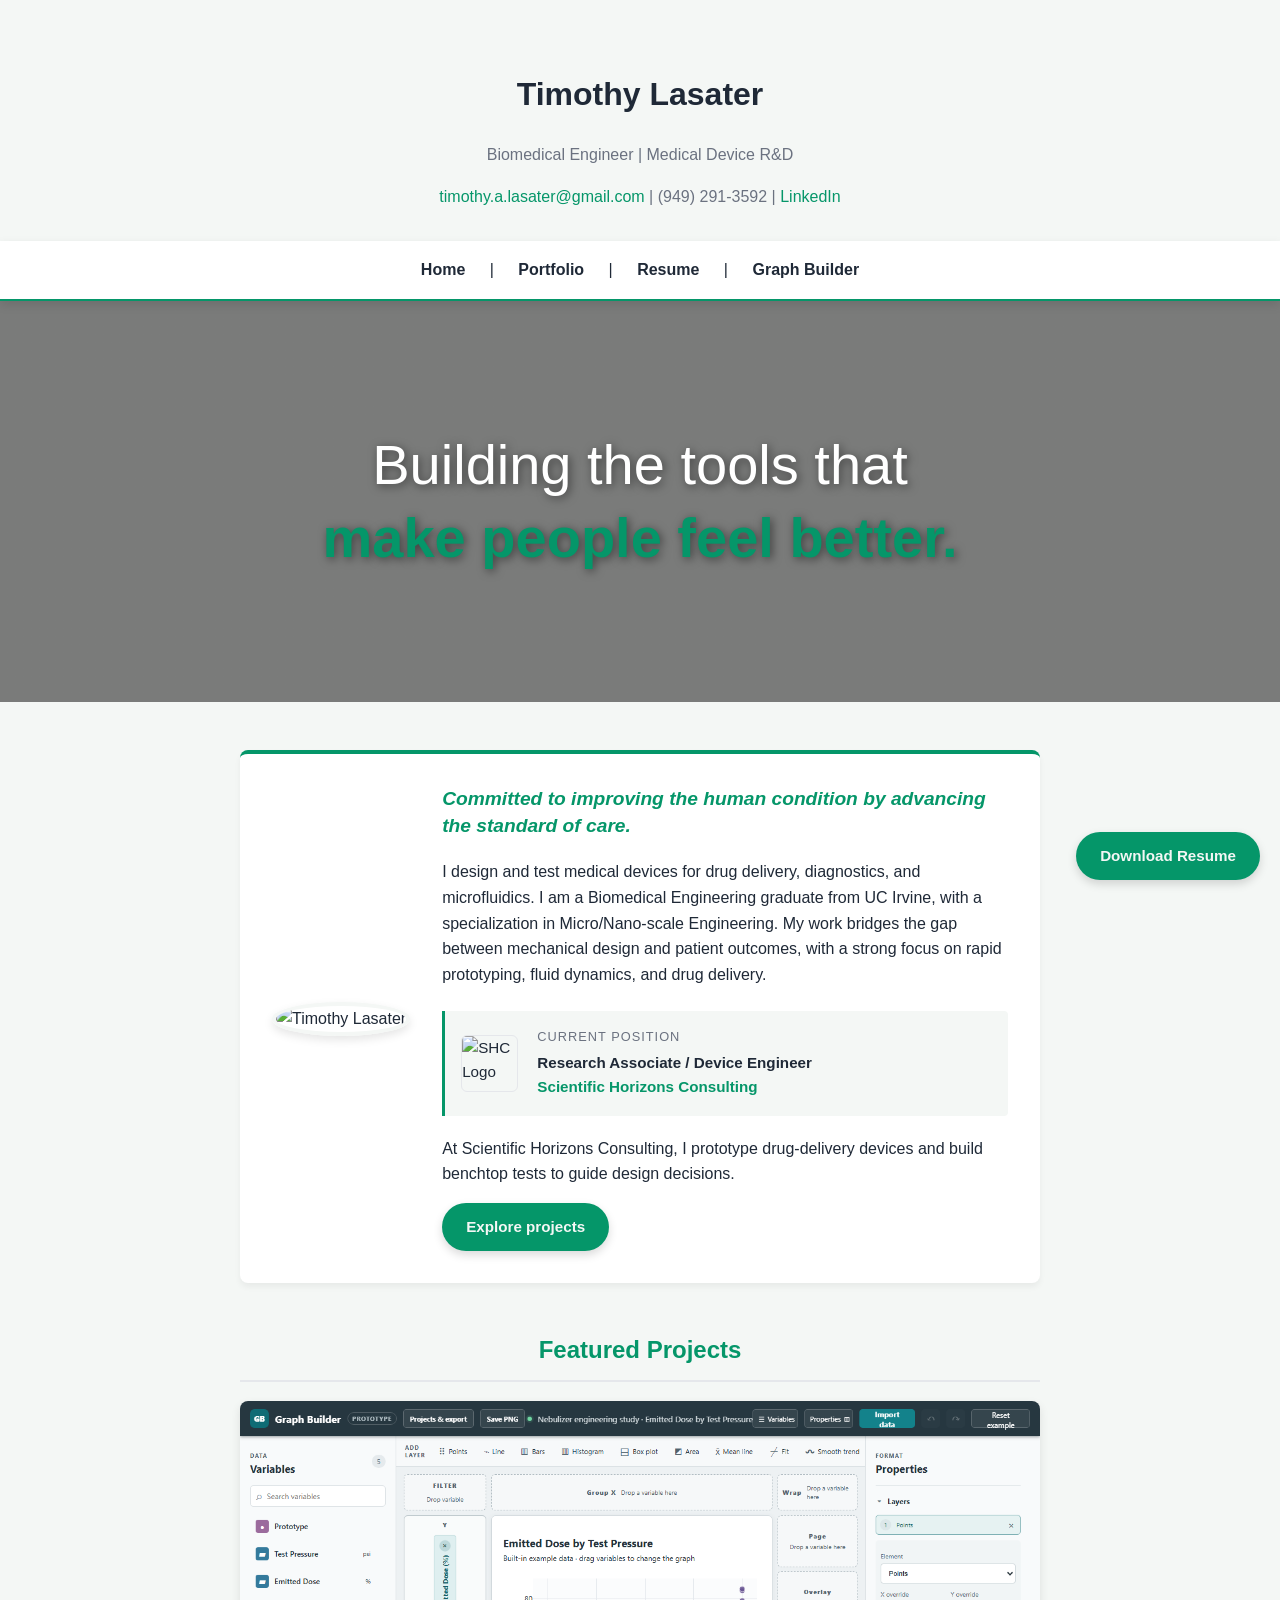
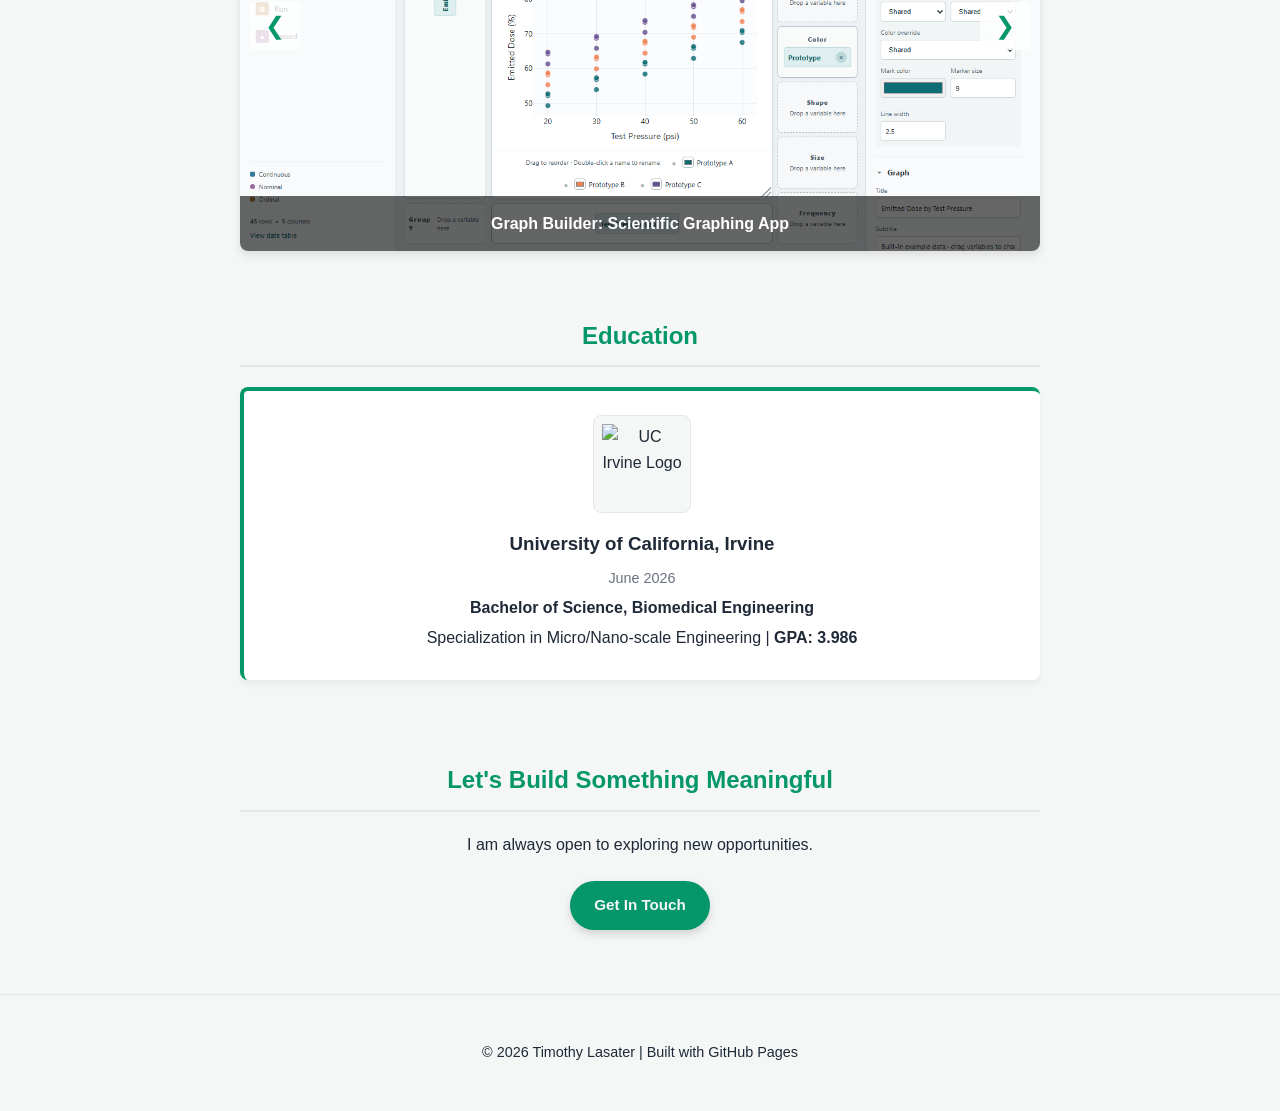
==== commit 465e5162: "Add current role context and projects link" ====
--- a/index.html
+++ b/index.html
@@ -48,7 +48,7 @@
             </div>
             <div class="profile-text">
                 <h3 class="mission-tagline">Committed to improving the human condition by advancing the standard of care.</h3>
-                <p>I am a Biomedical Engineering graduate from UC Irvine, with a specialization in Micro/Nano-scale Engineering. My work bridges the gap between mechanical design and patient outcomes, with a strong focus on rapid prototyping, fluid dynamics, and drug delivery.</p>
+                <p>I design and test medical devices for drug delivery, diagnostics, and microfluidics. I am a Biomedical Engineering graduate from UC Irvine, with a specialization in Micro/Nano-scale Engineering. My work bridges the gap between mechanical design and patient outcomes, with a strong focus on rapid prototyping, fluid dynamics, and drug delivery.</p>
                 
                 <div class="current-role-banner">
                     <img src="assets/SHC-logo-cropped.jpg" alt="SHC Logo" class="banner-logo">
@@ -57,6 +57,10 @@
                         <strong>Research Associate / Device Engineer</strong> 
                         <br><a href="https://www.linkedin.com/company/scientifichorizons/" target="_blank" rel="noopener noreferrer" class="company-link">Scientific Horizons Consulting</a>
                     </div>
+                </div>
+                <div class="role-followup">
+                    <p>At Scientific Horizons Consulting, I prototype drug-delivery devices and build benchtop tests to guide design decisions.</p>
+                    <a href="portfolio.html" class="btn-download">Explore projects</a>
                 </div>
             </div>
         </div>
--- a/style.css
+++ b/style.css
@@ -753,6 +753,14 @@
     gap: 1.2rem; 
 }
 
+.role-followup {
+    margin-top: 1.25rem;
+}
+
+.role-followup p {
+    margin: 0 0 1rem;
+}
+
 /* Styling for the SHC Logo in the banner */
 .banner-logo {
     width: 55px;
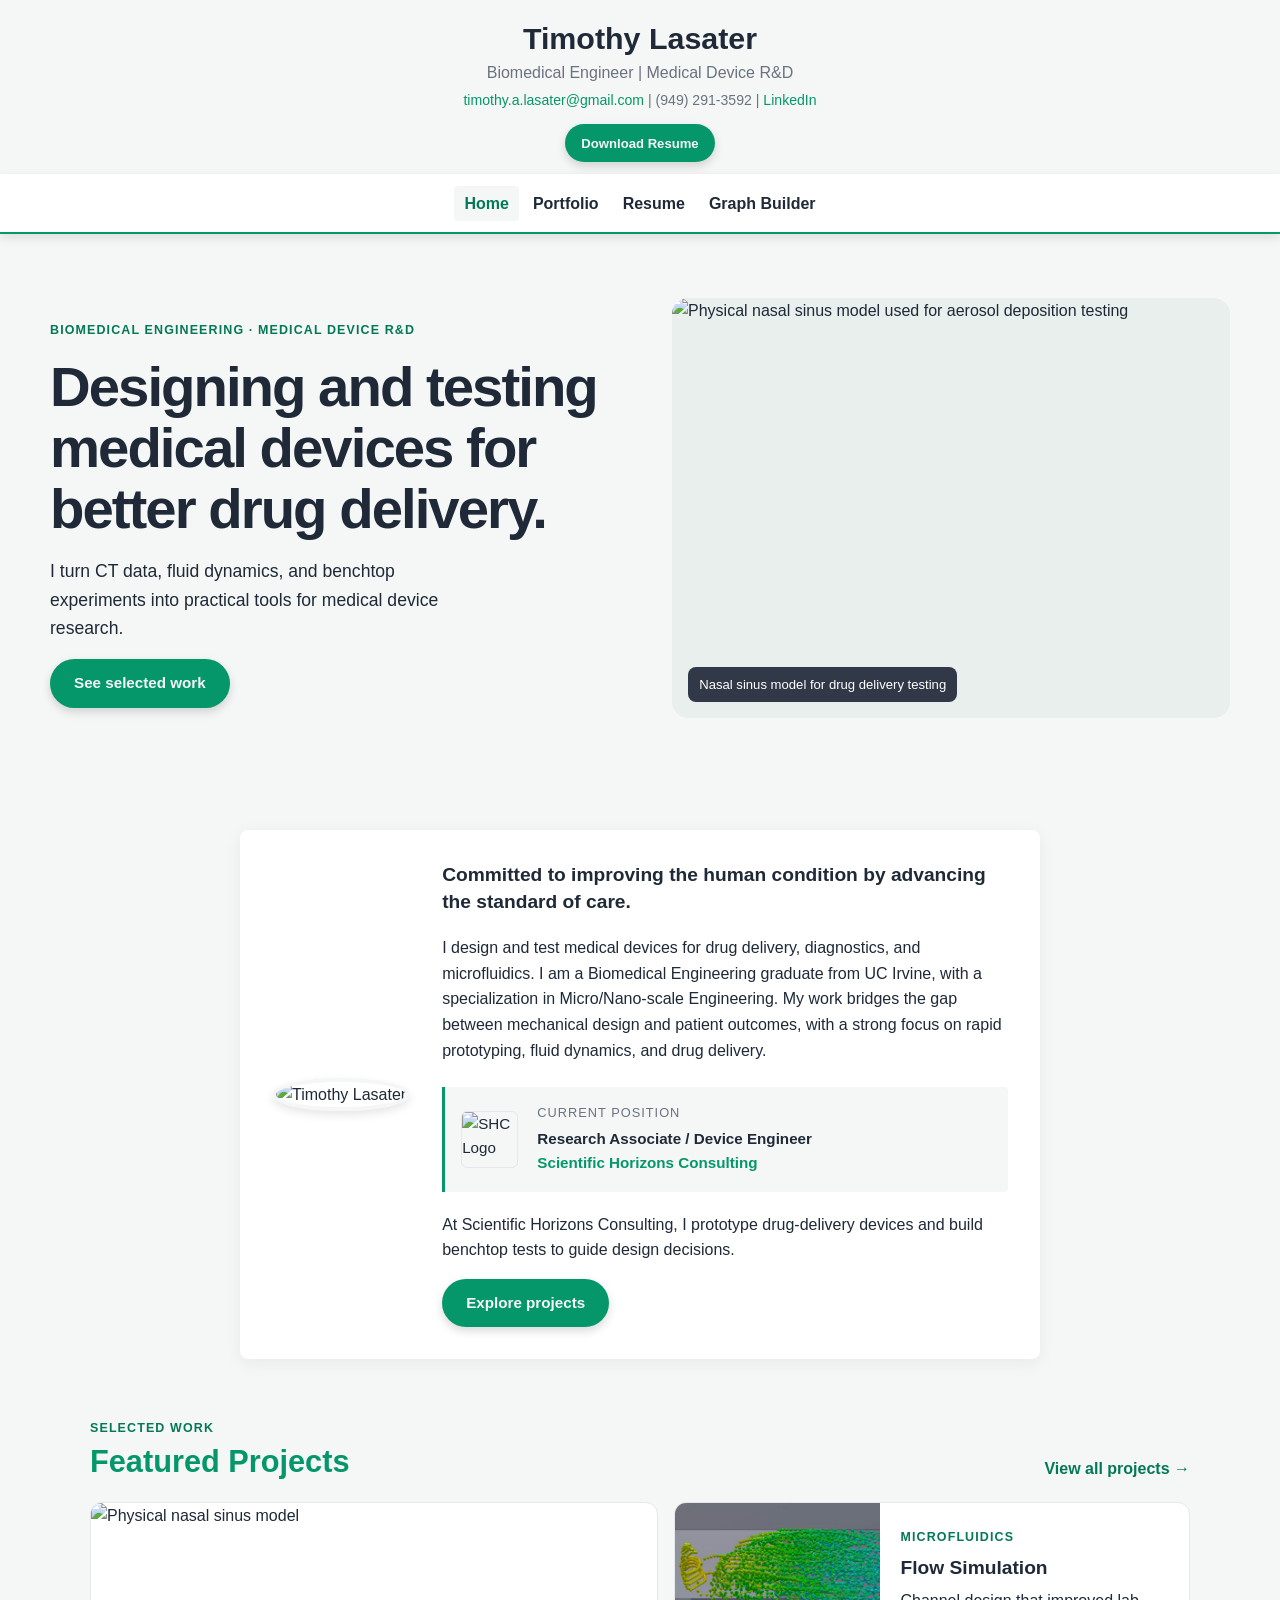
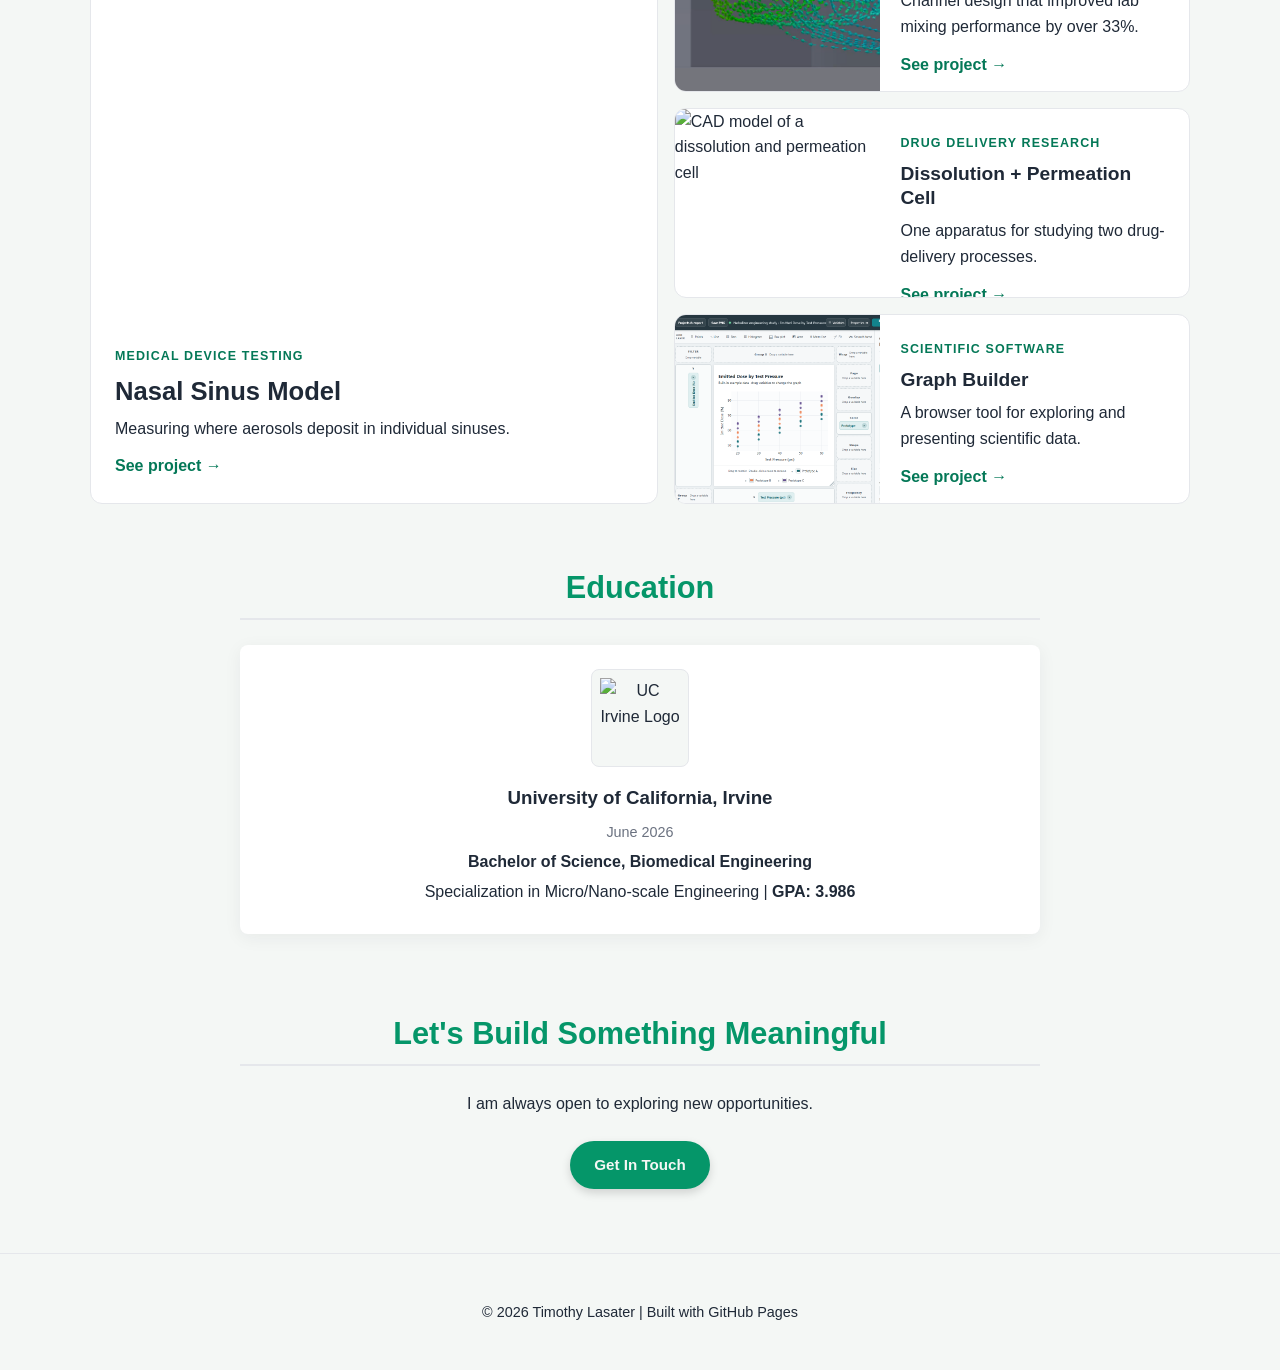
==== commit 23a65f33: "Present selected engineering work as case studies" ====
--- a/index.html
+++ b/index.html
@@ -13,7 +13,6 @@
     <meta property="og:type" content="website">
     <link rel="stylesheet" href="style.css">
     <link rel="icon" type="image/svg+xml" href="assets/favicon.svg">
-    <script type="module" src="https://ajax.googleapis.com/ajax/libs/model-viewer/3.4.0/model-viewer.min.js"></script>
 </head>
 <body>
     <header>
@@ -27,18 +26,24 @@
         <a href="assets/Timothy_Lasater_Resume.pdf" class="floating-resume-btn" download>Download Resume</a>
     </header>
     
-    <nav>
-            <a href="index.html">Home</a> | 
-            <a href="portfolio.html">Portfolio</a> | 
-            <a href="resume.html">Resume</a> |
+   <nav aria-label="Main navigation">
+            <a href="index.html" aria-current="page">Home</a>
+            <a href="portfolio.html">Portfolio</a>
+            <a href="resume.html">Resume</a>
             <a href="/graph-builder/">Graph Builder</a>
    </nav>
    
-   <section class="parallax-hero">
-        <div class="hero-tagline">
-            Building the tools that<br>
-            <span class="highlight">make people feel better.</span>
+   <section class="home-hero" aria-labelledby="hero-title">
+        <div class="home-hero-copy">
+            <p class="eyebrow">Biomedical engineering · Medical device R&D</p>
+            <h2 id="hero-title">Designing and testing medical devices for better drug delivery.</h2>
+            <p>I turn CT data, fluid dynamics, and benchtop experiments into practical tools for medical device research.</p>
+            <a href="#featured-work" class="btn-download">See selected work</a>
         </div>
+        <figure class="home-hero-image">
+            <img src="assets/sinus-closeup.jpg" alt="Physical nasal sinus model used for aerosol deposition testing">
+            <figcaption>Nasal sinus model for drug delivery testing</figcaption>
+        </figure>
     </section>
 
     <section id="about-me" class="content-section">
@@ -67,54 +72,50 @@
     </section>
 
     <section id="featured-work" class="content-section">
-        <h2 class="text-center">Featured Projects</h2>
-        <div class="carousel-container">
-            <button class="carousel-btn prev-btn">&#10094;</button>
-            <div class="carousel-track">
-                <div class="carousel-slide">
-                    <a href="portfolio.html#graph-builder" class="slide-link">
-                        <img src="assets/graph-builder-workspace.png" alt="Graph Builder showing an example scientific graph">
-                        <div class="slide-caption">Graph Builder: Scientific Graphing App</div>
-                    </a>
+        <div class="section-heading">
+            <div>
+                <p class="eyebrow">Selected work</p>
+                <h2>Featured Projects</h2>
+            </div>
+            <a href="portfolio.html" class="text-link">View all projects <span aria-hidden="true">→</span></a>
+        </div>
+        <div class="featured-grid">
+            <a class="featured-card featured-card-primary" href="portfolio.html#sinus-model">
+                <img src="assets/sinus-closeup.jpg" alt="Physical nasal sinus model">
+                <div class="featured-card-copy">
+                    <span class="project-type">Medical device testing</span>
+                    <h3>Nasal Sinus Model</h3>
+                    <p>Measuring where aerosols deposit in individual sinuses.</p>
+                    <span class="card-link">See project <span aria-hidden="true">→</span></span>
                 </div>
-
-                <div class="carousel-slide">
-                    <a href="portfolio.html#sinus-model" class="slide-link">
-                        <img src="assets/sinus-assem.png" alt="Nasal Sinus Model">
-                        <div class="slide-caption">Nasal Sinus Model for Drug Delivery Testing</div>
-                    </a>
+            </a>
+            <a class="featured-card" href="portfolio.html#flow-simulation">
+                <img src="assets/microvortex-screenshot.png" alt="Microfluidic flow simulation">
+                <div class="featured-card-copy">
+                    <span class="project-type">Microfluidics</span>
+                    <h3>Flow Simulation</h3>
+                    <p>Channel design that improved lab mixing performance by over 33%.</p>
+                    <span class="card-link">See project <span aria-hidden="true">→</span></span>
                 </div>
-
-                <div class="carousel-slide">
-                    <a href="portfolio.html#flow-simulation" class="slide-link">
-                        <img src="assets/microvortex-screenshot.png" alt="CFD of Microfluidic Channels">
-                        <div class="slide-caption">CFD of Microfluidic Channels</div>
-                    </a>
+            </a>
+            <a class="featured-card" href="portfolio.html#dissolution-cell">
+                <img src="assets/DP_isometric.png" alt="CAD model of a dissolution and permeation cell">
+                <div class="featured-card-copy">
+                    <span class="project-type">Drug delivery research</span>
+                    <h3>Dissolution + Permeation Cell</h3>
+                    <p>One apparatus for studying two drug-delivery processes.</p>
+                    <span class="card-link">See project <span aria-hidden="true">→</span></span>
                 </div>
-
-                <div class="carousel-slide">
-                    <a href="portfolio.html#dissolution-cell" class="slide-link">
-                        <img src="assets/DP-section-right.png" alt="Dissolution + Permeation Cell">
-                        <div class="slide-caption">Simultaneous Dissolution + Permeation Cell</div>
-                    </a>
+            </a>
+            <a class="featured-card" href="portfolio.html#graph-builder">
+                <img src="assets/graph-builder-workspace.png" alt="Graph Builder showing an example scientific graph">
+                <div class="featured-card-copy">
+                    <span class="project-type">Scientific software</span>
+                    <h3>Graph Builder</h3>
+                    <p>A browser tool for exploring and presenting scientific data.</p>
+                    <span class="card-link">See project <span aria-hidden="true">→</span></span>
                 </div>
-                
-                <div class="carousel-slide">
-                    <a href="portfolio.html#droplet-pump" class="slide-link">
-                        <img src="assets/cameraFixtureSW.png" alt="Computer Vision Camera Fixture">
-                        <div class="slide-caption">Camera Fixture for Computer Vision-Controlled Droplet Pump</div>
-                    </a>
-                </div>
-                
-                <div class="carousel-slide">
-                    <a href="portfolio.html#duck" class="slide-link">
-                        <img src="assets/duckSW1.png" alt="Toy Duck Assembly">
-                        <div class="slide-caption">Toy Duck Assembly</div>
-                    </a>
-                </div>
-                
-            </div>
-            <button class="carousel-btn next-btn">&#10095;</button>
+            </a>
         </div>
     </section>
 
@@ -139,62 +140,5 @@
         <p>© 2026 Timothy Lasater | Built with GitHub Pages</p>
     </footer>
 
-<script>
-        const track = document.querySelector('.carousel-track');
-        const slides = Array.from(track.children);
-        const nextButton = document.querySelector('.next-btn');
-        const prevButton = document.querySelector('.prev-btn');
-        let currentIndex = 0;
-        let autoAdvanceTimer; // Variable to hold the timer
-
-        // Function to move the carousel
-        function updateCarousel(index) {
-            const slideWidth = slides[0].getBoundingClientRect().width;
-            track.style.transform = 'translateX(-' + (slideWidth * index) + 'px)';
-        }
-
-        // Function to start the 4-second auto-advance loop
-        function startAutoAdvance() {
-            autoAdvanceTimer = setInterval(() => {
-                nextButton.click(); 
-            }, 4000); 
-        }
-
-        // Function to reset the timer if the user manually clicks
-        function resetAutoAdvance() {
-            clearInterval(autoAdvanceTimer);
-            startAutoAdvance();
-        }
-
-        // Next Button Click Logic
-        nextButton.addEventListener('click', () => {
-            if (currentIndex < slides.length - 1) {
-                currentIndex++;
-            } else {
-                currentIndex = 0; // Loop back to the first slide
-            }
-            updateCarousel(currentIndex);
-            resetAutoAdvance(); // Reset timer on manual interaction
-        });
-
-        // Previous Button Click Logic
-        prevButton.addEventListener('click', () => {
-            if (currentIndex > 0) {
-                currentIndex--;
-            } else {
-                currentIndex = slides.length - 1; // Loop to the last slide
-            }
-            updateCarousel(currentIndex);
-            resetAutoAdvance(); // Reset timer on manual interaction
-        });
-
-        // Keep carousel aligned if the user resizes their browser window
-        window.addEventListener('resize', () => {
-            updateCarousel(currentIndex);
-        });
-
-        // Start the automatic sliding when the page loads
-        startAutoAdvance();
-    </script>
 </body>
 </html>
--- a/style.css
+++ b/style.css
@@ -1023,3 +1023,407 @@
         width: 85%;
     }
 }
+
+/* Clearer hierarchy across the site */
+header {
+    padding: 1.25rem 1rem 0.75rem;
+}
+
+header h1 {
+    font-size: clamp(1.5rem, 2.5vw, 1.9rem);
+    line-height: 1.2;
+    margin: 0 0 0.25rem;
+}
+
+header p {
+    margin: 0.2rem 0;
+}
+
+.contact-info {
+    font-size: 0.88rem;
+}
+
+.floating-resume-btn {
+    display: inline-block;
+    font-size: 0.82rem;
+    margin-top: 0.55rem;
+    padding: 0.55rem 1rem;
+    position: static;
+}
+
+nav {
+    align-items: center;
+    display: flex;
+    flex-wrap: wrap;
+    gap: 0.25rem;
+    justify-content: center;
+    padding: 0.7rem 1rem;
+}
+
+nav a {
+    margin: 0;
+}
+
+nav a[aria-current="page"] {
+    background: var(--bg-color);
+    color: var(--accent-hover);
+}
+
+h2 {
+    font-size: clamp(1.6rem, 2.4vw, 2rem);
+    line-height: 1.25;
+}
+
+a:focus-visible, button:focus-visible, summary:focus-visible {
+    outline: 3px solid var(--highlight);
+    outline-offset: 3px;
+}
+
+.home-hero {
+    align-items: stretch;
+    display: grid;
+    gap: clamp(2rem, 5vw, 4rem);
+    grid-template-columns: minmax(0, 1fr) minmax(0, 1fr);
+    margin: 0 auto;
+    max-width: 1180px;
+    padding: clamp(2rem, 5vw, 4rem) 1.5rem;
+}
+
+.home-hero-copy {
+    align-self: center;
+}
+
+.eyebrow, .project-type {
+    color: var(--accent-hover);
+    font-size: 0.78rem;
+    font-weight: 700;
+    letter-spacing: 0.09em;
+    text-transform: uppercase;
+}
+
+.home-hero h2 {
+    border: 0;
+    color: var(--text-color);
+    font-size: clamp(2.25rem, 4.4vw, 4rem);
+    letter-spacing: -0.035em;
+    line-height: 1.08;
+    margin: 1rem 0;
+    padding: 0;
+}
+
+.home-hero-copy > p:not(.eyebrow) {
+    font-size: 1.1rem;
+    max-width: 45ch;
+}
+
+.home-hero-image {
+    background: #e9efec;
+    border-radius: 16px;
+    margin: 0;
+    min-height: 420px;
+    overflow: hidden;
+    position: relative;
+}
+
+.home-hero-image img {
+    display: block;
+    height: 100%;
+    object-fit: cover;
+    object-position: center 42%;
+    position: absolute;
+    width: 100%;
+}
+
+.home-hero-image figcaption {
+    background: rgba(15, 23, 42, 0.84);
+    border-radius: 8px;
+    bottom: 1rem;
+    color: #fff;
+    font-size: 0.82rem;
+    left: 1rem;
+    padding: 0.45rem 0.7rem;
+    position: absolute;
+}
+
+#featured-work {
+    max-width: 1100px;
+    scroll-margin-top: 5rem;
+}
+
+.section-heading {
+    align-items: end;
+    display: flex;
+    justify-content: space-between;
+    margin-bottom: 1.25rem;
+}
+
+.section-heading .eyebrow {
+    margin-bottom: 0.25rem;
+}
+
+.section-heading h2 {
+    border: 0;
+    margin: 0;
+    padding: 0;
+}
+
+.text-link, .card-link {
+    color: var(--accent-hover);
+    font-weight: 700;
+    text-decoration: none;
+}
+
+.text-link:hover, .featured-card:hover .card-link {
+    text-decoration: underline;
+}
+
+.featured-grid {
+    display: grid;
+    gap: 1rem;
+    grid-template-columns: 1.1fr 1fr;
+    grid-template-rows: repeat(3, 190px);
+}
+
+.featured-card {
+    background: var(--card-bg);
+    border: 1px solid var(--border-color);
+    border-radius: 12px;
+    color: var(--text-color);
+    display: grid;
+    grid-template-columns: 40% 1fr;
+    min-height: 170px;
+    overflow: hidden;
+    text-decoration: none;
+    transition: box-shadow 0.2s, transform 0.2s;
+}
+
+.featured-card:hover {
+    box-shadow: 0 10px 28px rgba(31, 41, 55, 0.12);
+    transform: translateY(-3px);
+}
+
+.featured-card img {
+    height: 100%;
+    object-fit: cover;
+    width: 100%;
+}
+
+.featured-card-copy {
+    align-self: center;
+    padding: 1.25rem;
+}
+
+.featured-card h3 {
+    font-size: 1.2rem;
+    line-height: 1.25;
+    margin: 0.5rem 0;
+}
+
+.featured-card p {
+    margin: 0 0 0.75rem;
+}
+
+.featured-card-primary {
+    display: flex;
+    flex-direction: column;
+    grid-row: span 3;
+}
+
+.featured-card-primary img {
+    flex: 1;
+    height: auto;
+    min-height: 0;
+}
+
+.featured-card-primary .featured-card-copy {
+    align-self: stretch;
+    padding: 1.5rem;
+}
+
+.featured-card-primary h3 {
+    font-size: 1.6rem;
+}
+
+.mission-tagline {
+    color: var(--text-color);
+    font-style: normal;
+}
+
+.profile-card, .card, .portfolio-card, .sidebar {
+    border-left: 0;
+    border-top: 0;
+    box-shadow: 0 4px 18px rgba(31, 41, 55, 0.06);
+}
+
+.portfolio-card {
+    border: 1px solid var(--border-color);
+}
+
+.nda-banner {
+    background: transparent;
+    border-left: 0;
+    border-top: 1px solid var(--border-color);
+    border-radius: 0;
+    box-shadow: none;
+    padding: 0.8rem 0;
+}
+
+.nda-banner p {
+    color: var(--muted-text);
+    font-size: 0.88rem;
+}
+
+.nda-banner strong {
+    color: var(--text-color);
+}
+
+.portfolio-container {
+    max-width: 1200px;
+}
+
+.portfolio-card h3 {
+    font-size: clamp(1.35rem, 2vw, 1.7rem);
+    line-height: 1.25;
+    margin-bottom: 0.65rem;
+}
+
+.case-study-lead {
+    align-items: center;
+    display: grid;
+    gap: 1.5rem;
+    grid-template-columns: 1.1fr 1fr;
+    margin: 1.5rem 0;
+}
+
+.case-study-lead img {
+    aspect-ratio: 4 / 3;
+    background: var(--bg-color);
+    border-radius: 10px;
+    object-fit: cover;
+    width: 100%;
+}
+
+.case-study-lead p {
+    font-size: clamp(1.2rem, 2vw, 1.5rem);
+    font-weight: 600;
+    line-height: 1.35;
+    margin: 0;
+}
+
+.case-study-facts {
+    display: grid;
+    gap: 1rem 1.5rem;
+    grid-template-columns: 1fr 1fr;
+    margin: 1.75rem 0;
+}
+
+.case-study-facts > div {
+    border-top: 1px solid var(--border-color);
+    padding-top: 0.8rem;
+}
+
+.case-study-facts dt {
+    color: var(--accent-hover);
+    font-size: 0.78rem;
+    font-weight: 700;
+    letter-spacing: 0.07em;
+    margin-bottom: 0.35rem;
+    text-transform: uppercase;
+}
+
+.case-study-facts dd {
+    line-height: 1.5;
+    margin: 0;
+}
+
+.technical-details {
+    border-bottom: 1px solid var(--border-color);
+    padding-bottom: 1rem;
+}
+
+.technical-details summary {
+    color: var(--accent-hover);
+    cursor: pointer;
+    font-weight: 700;
+}
+
+.technical-details p {
+    margin-bottom: 0;
+    max-width: 75ch;
+}
+
+.gallery-title {
+    font-size: 1.05rem;
+    margin: 1.5rem 0 -0.5rem;
+}
+
+@media (max-width: 820px) {
+    .home-hero {
+        gap: 1.5rem;
+    }
+
+    .featured-grid {
+        grid-template-columns: 1fr 1fr;
+        grid-template-rows: auto;
+    }
+
+    .featured-card, .featured-card-primary {
+        display: flex;
+        flex-direction: column;
+        grid-row: auto;
+    }
+
+    .featured-card img, .featured-card-primary img {
+        flex: none;
+        height: 200px;
+        min-height: 0;
+    }
+}
+
+@media (max-width: 680px) {
+    nav a {
+        font-size: 0.86rem;
+        padding: 0.4rem 0.45rem;
+    }
+
+    .home-hero {
+        grid-template-columns: 1fr;
+    }
+
+    .home-hero-image {
+        min-height: 300px;
+    }
+
+    .featured-grid {
+        grid-template-columns: 1fr;
+    }
+
+    .section-heading {
+        align-items: start;
+        flex-direction: column;
+        gap: 0.75rem;
+    }
+
+    .case-study-lead, .case-study-facts {
+        grid-template-columns: 1fr;
+    }
+
+    .case-study-lead {
+        gap: 1rem;
+    }
+}
+
+@media (max-width: 380px) {
+    nav {
+        display: grid;
+        grid-template-columns: repeat(2, minmax(0, 1fr));
+    }
+
+    nav a {
+        text-align: center;
+    }
+
+    #featured-work, .portfolio-card, .section-title {
+        scroll-margin-top: 7rem;
+    }
+}
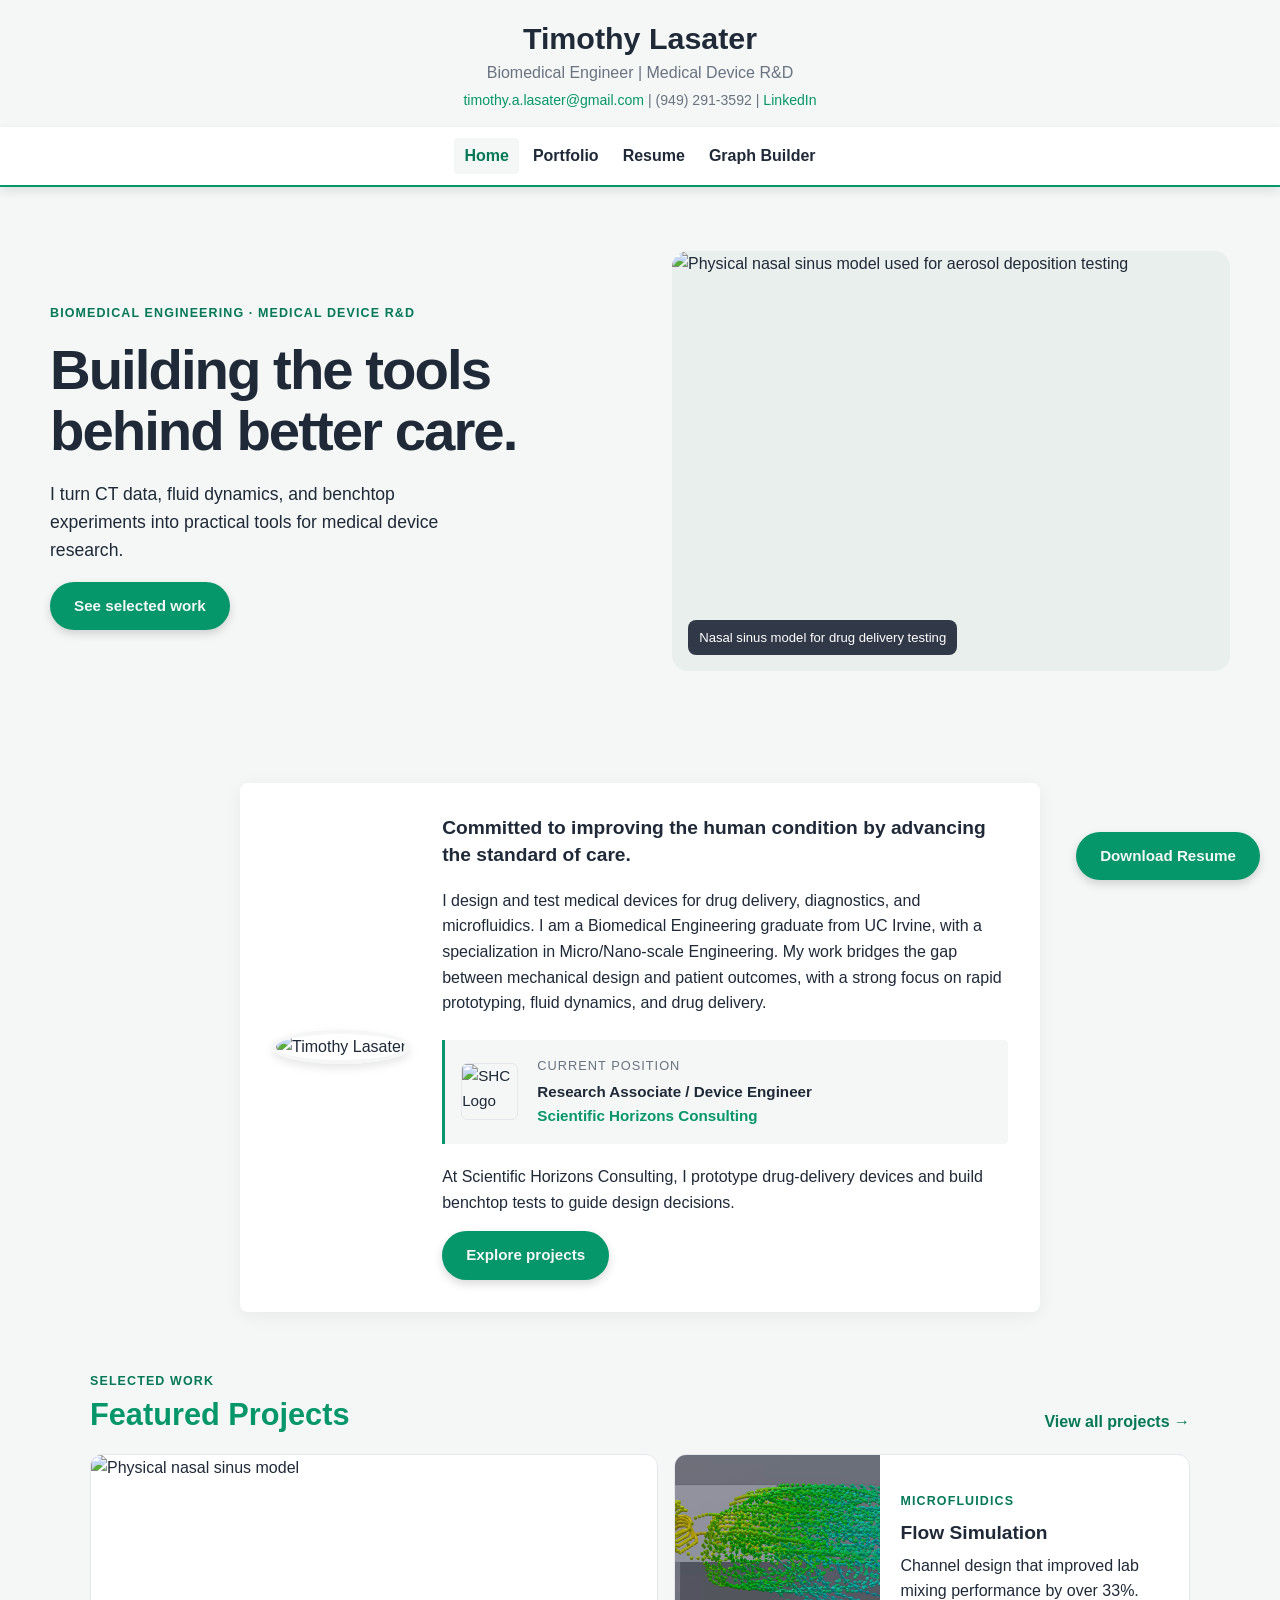
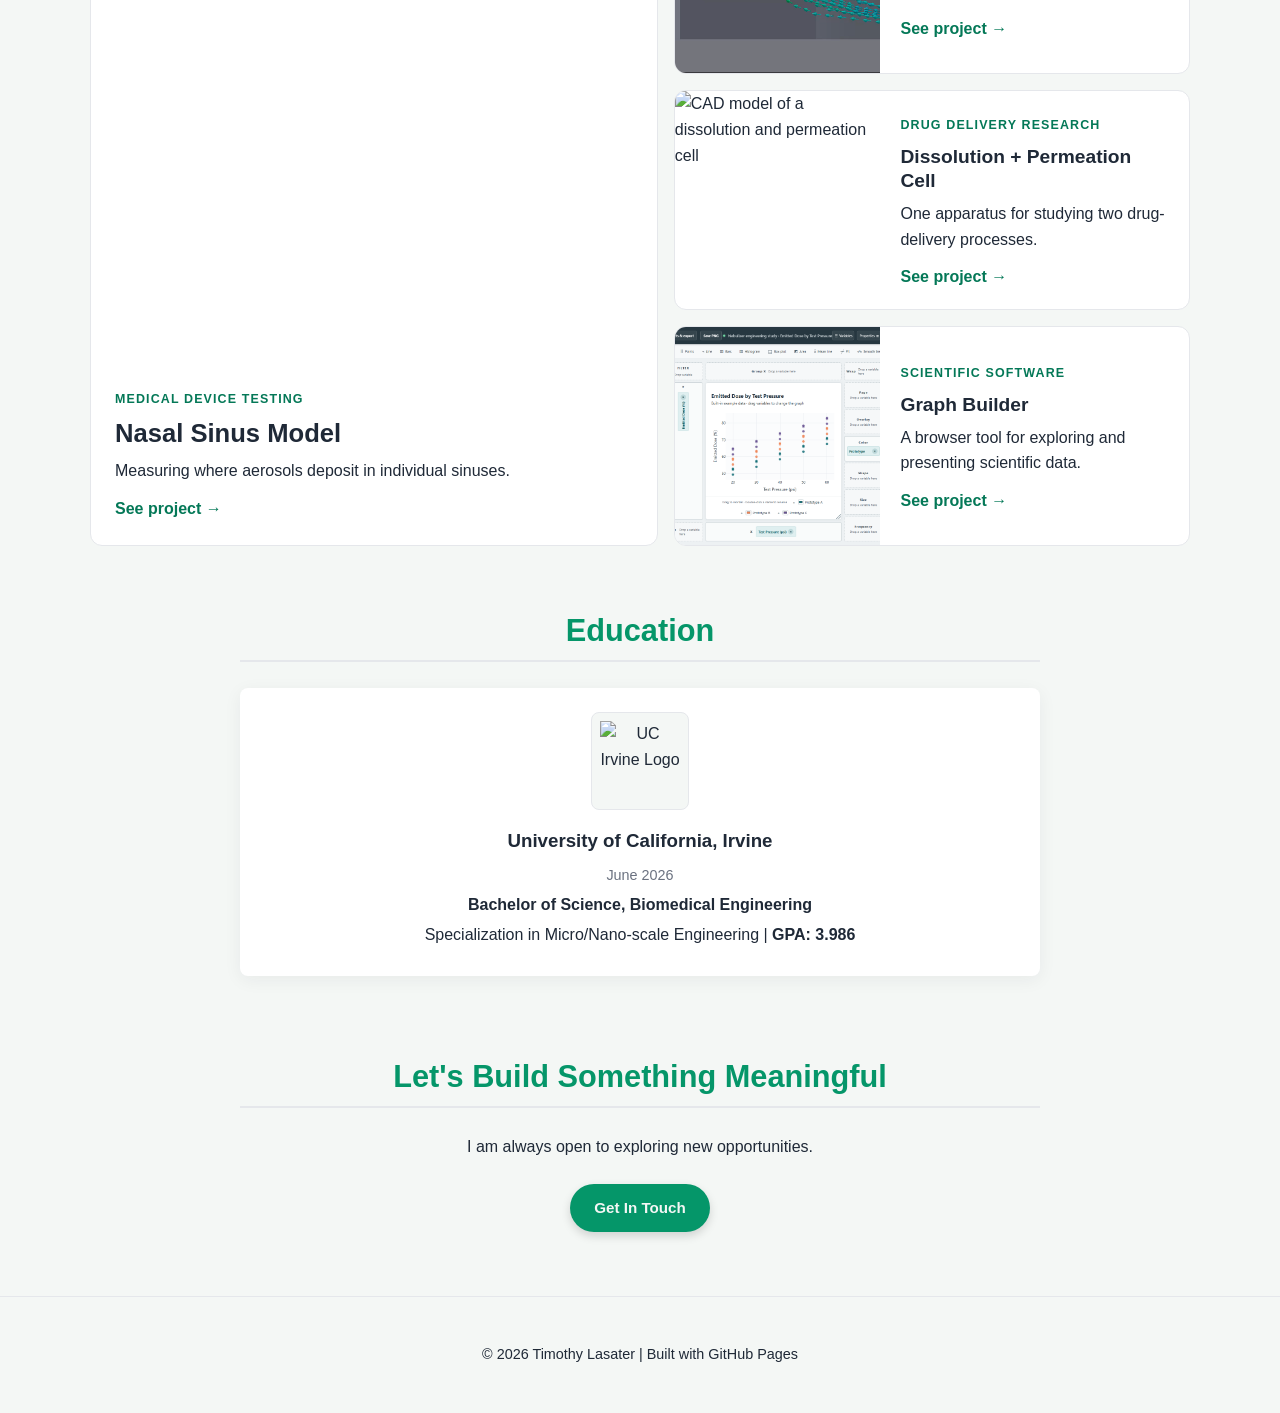
==== commit c969f0b8: "Use broader Home page tagline" ====
--- a/index.html
+++ b/index.html
@@ -36,7 +36,7 @@
    <section class="home-hero" aria-labelledby="hero-title">
         <div class="home-hero-copy">
             <p class="eyebrow">Biomedical engineering · Medical device R&D</p>
-            <h2 id="hero-title">Designing and testing medical devices for better drug delivery.</h2>
+            <h2 id="hero-title">Building the tools behind better care.</h2>
             <p>I turn CT data, fluid dynamics, and benchtop experiments into practical tools for medical device research.</p>
             <a href="#featured-work" class="btn-download">See selected work</a>
         </div>
--- a/style.css
+++ b/style.css
@@ -1043,14 +1043,6 @@
     font-size: 0.88rem;
 }
 
-.floating-resume-btn {
-    display: inline-block;
-    font-size: 0.82rem;
-    margin-top: 0.55rem;
-    padding: 0.55rem 1rem;
-    position: static;
-}
-
 nav {
     align-items: center;
     display: flex;
@@ -1181,7 +1173,7 @@
     display: grid;
     gap: 1rem;
     grid-template-columns: 1.1fr 1fr;
-    grid-template-rows: repeat(3, 190px);
+    grid-template-rows: repeat(3, 220px);
 }
 
 .featured-card {
@@ -1357,11 +1349,7 @@
     margin: 1.5rem 0 -0.5rem;
 }
 
-@media (max-width: 820px) {
-    .home-hero {
-        gap: 1.5rem;
-    }
-
+@media (max-width: 1050px) {
     .featured-grid {
         grid-template-columns: 1fr 1fr;
         grid-template-rows: auto;
@@ -1380,6 +1368,12 @@
     }
 }
 
+@media (max-width: 820px) {
+    .home-hero {
+        gap: 1.5rem;
+    }
+}
+
 @media (max-width: 680px) {
     nav a {
         font-size: 0.86rem;
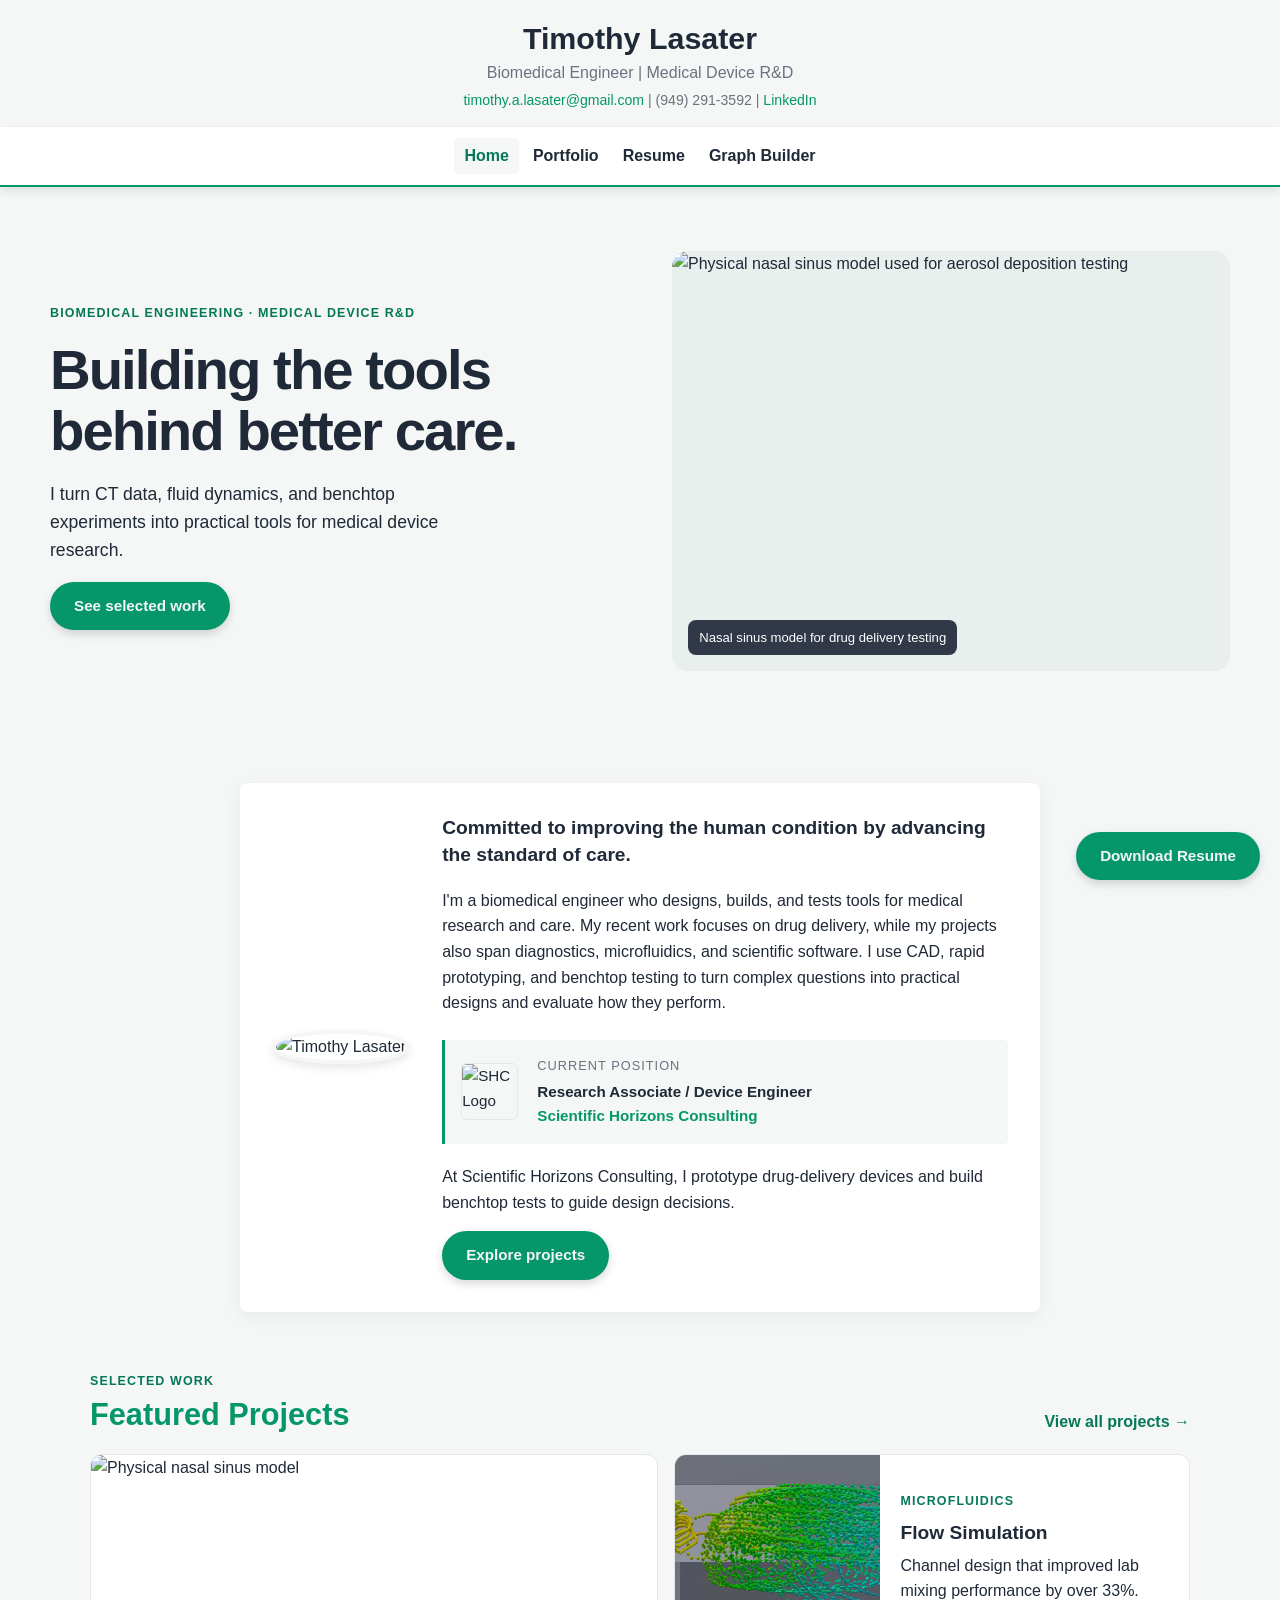
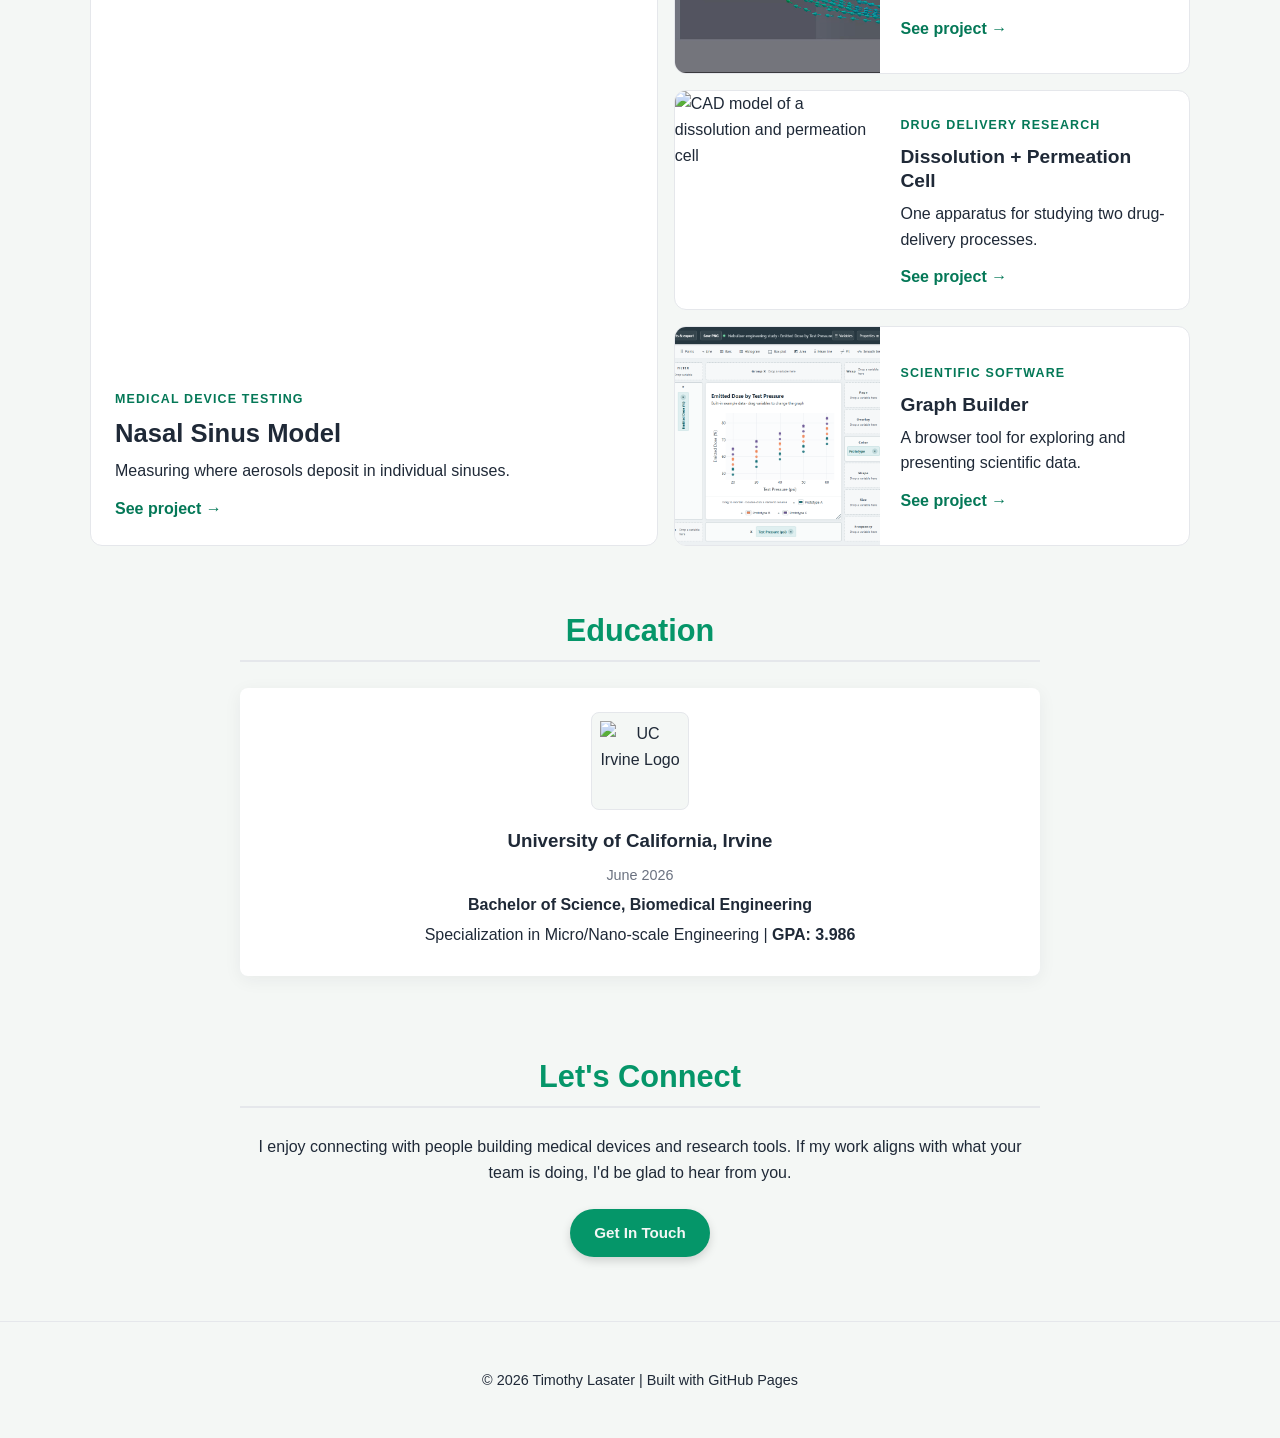
==== commit 5b3a84d6: "Refine About and contact invitation" ====
--- a/index.html
+++ b/index.html
@@ -7,10 +7,14 @@
     <meta name="description" content="Timothy Lasater is a biomedical engineer and UC Irvine graduate focused on medical device R&D, rapid prototyping, fluid dynamics, and drug delivery.">
     <meta name="author" content="Timothy Lasater">
     <meta name="keywords" content="Timothy Lasater, Biomedical Engineer, UC Irvine, Medical Device R&D, SolidWorks">
+    <link rel="canonical" href="https://timothylasater.com/">
     <meta property="og:title" content="Timothy Lasater | Biomedical Engineer">
-    <meta property="og:description" content="Portfolio and projects focusing on rapid prototyping, fluid dynamics, and drug delivery.">
-    <meta property="og:url" content="https://timothylasater.com">
+    <meta property="og:description" content="Building the tools behind better care. Explore my medical device research, engineering projects, and experience.">
+    <meta property="og:url" content="https://timothylasater.com/">
     <meta property="og:type" content="website">
+    <meta property="og:image" content="https://timothylasater.com/assets/sinus-closeup.jpg">
+    <meta property="og:image:alt" content="Physical nasal sinus model used for aerosol deposition testing">
+    <meta name="twitter:card" content="summary_large_image">
     <link rel="stylesheet" href="style.css">
     <link rel="icon" type="image/svg+xml" href="assets/favicon.svg">
 </head>
@@ -53,7 +57,7 @@
             </div>
             <div class="profile-text">
                 <h3 class="mission-tagline">Committed to improving the human condition by advancing the standard of care.</h3>
-                <p>I design and test medical devices for drug delivery, diagnostics, and microfluidics. I am a Biomedical Engineering graduate from UC Irvine, with a specialization in Micro/Nano-scale Engineering. My work bridges the gap between mechanical design and patient outcomes, with a strong focus on rapid prototyping, fluid dynamics, and drug delivery.</p>
+                <p>I'm a biomedical engineer who designs, builds, and tests tools for medical research and care. My recent work focuses on drug delivery, while my projects also span diagnostics, microfluidics, and scientific software. I use CAD, rapid prototyping, and benchtop testing to turn complex questions into practical designs and evaluate how they perform.</p>
                 
                 <div class="current-role-banner">
                     <img src="assets/SHC-logo-cropped.jpg" alt="SHC Logo" class="banner-logo">
@@ -131,8 +135,8 @@
     </section>
 
     <section id="cta" class="content-section text-center" style="margin-bottom: 4rem;">
-        <h2>Let's Build Something Meaningful</h2>
-        <p style="margin-bottom: 1.5rem;">I am always open to exploring new opportunities.</p>
+        <h2>Let's Connect</h2>
+        <p style="margin-bottom: 1.5rem;">I enjoy connecting with people building medical devices and research tools. If my work aligns with what your team is doing, I'd be glad to hear from you.</p>
         <a href="mailto:timothy.a.lasater@gmail.com" target="_blank" class="btn-download">Get In Touch</a>
     </section>
 
--- a/style.css
+++ b/style.css
@@ -128,6 +128,60 @@
     padding: 0.1rem;
 }
 
+.resume-outcomes {
+    margin: 1.25rem 0 2rem;
+}
+
+.resume-outcomes h3 {
+    color: var(--accent-hover);
+    font-size: 0.8rem;
+    letter-spacing: 0.08em;
+    margin: 0 0 0.75rem;
+    text-transform: uppercase;
+}
+
+.outcome-grid {
+    display: grid;
+    gap: 0.75rem;
+    grid-template-columns: repeat(3, minmax(0, 1fr));
+}
+
+.resume-outcome {
+    background: var(--card-bg);
+    border: 1px solid var(--border-color);
+    border-radius: 8px;
+    color: var(--text-color);
+    display: flex;
+    flex-direction: column;
+    gap: 0.3rem;
+    padding: 1rem;
+    text-decoration: none;
+}
+
+.resume-outcome:hover {
+    border-color: var(--accent-color);
+    box-shadow: 0 4px 12px rgba(0, 0, 0, 0.08);
+}
+
+.resume-outcome strong {
+    color: var(--accent-color);
+    font-size: clamp(1.6rem, 2.5vw, 2rem);
+    line-height: 1;
+}
+
+.resume-outcome span {
+    line-height: 1.35;
+}
+
+.resume-outcome small {
+    color: var(--muted-text);
+    margin-top: auto;
+}
+
+.padded-card[id] {
+    scroll-margin-top: 5rem;
+}
+
 .card, .portfolio-card, .sidebar {
     background: var(--card-bg);
     padding: 1.5rem;
@@ -635,6 +689,46 @@
     background: transparent;
 }
 
+.p-slide.has-model model-viewer {
+    opacity: 0;
+    pointer-events: none;
+}
+
+.p-slide.has-model.model-ready model-viewer {
+    opacity: 1;
+    pointer-events: auto;
+}
+
+.p-slide .model-preview {
+    position: absolute;
+    inset: 20px;
+    width: calc(100% - 40px);
+    height: calc(100% - 40px);
+    max-height: none;
+    object-fit: contain;
+    z-index: 1;
+}
+
+.load-model-btn {
+    position: absolute;
+    z-index: 2;
+    padding: 0.7rem 1rem;
+    border: 0;
+    border-radius: 6px;
+    color: #fff;
+    background: var(--accent-color);
+    cursor: pointer;
+}
+
+.load-model-btn:disabled {
+    cursor: wait;
+}
+
+.p-slide.model-ready .model-preview,
+.p-slide.model-ready .load-model-btn {
+    display: none;
+}
+
 /* Labels on the slides */
 .slide-label {
     position: absolute;
@@ -1005,23 +1099,38 @@
     margin-right: 5px;
 }
 
-/* --- Document Embed Styling (PDFs & Google Slides) --- */
-.portfolio-document {
+.presentation-section {
+    margin: 1.5rem 0;
+}
+
+.presentation-frame {
+    aspect-ratio: 16 / 9;
+    background: var(--bg-color);
+    border: 1px solid var(--border-color);
+    border-radius: 8px;
+    overflow: hidden;
+    position: relative;
+}
+
+.presentation-frame.expanded {
+    aspect-ratio: auto;
+    box-shadow: 0 0 0 100vw rgba(0, 0, 0, 0.85);
+    height: 90vh;
+    left: 5vw;
+    position: fixed;
+    top: 5vh;
+    width: 90vw;
+    z-index: 10000;
+}
+
+.presentation-frame iframe {
+    border: 0;
+    height: 100%;
     width: 100%;
-    aspect-ratio: 16 / 9; /* NEW: Forces the iframe to hold a widescreen presentation shape */
-    height: auto;         /* Overrides the old percentage height */
-    max-height: 75vh;     /* Prevents it from getting taller than the user's screen */
-    border: none;
-    border-radius: 4px;
-    background: #fff; 
-    box-shadow: 0 4px 6px rgba(0,0,0,0.1);
-}
-
-/* Make it slightly narrower on massive desktop screens to preserve the 16:9 look */
-@media (min-width: 1200px) {
-    .portfolio-document {
-        width: 85%;
-    }
+}
+
+.presentation-link {
+    margin-top: 1rem;
 }
 
 /* Clearer hierarchy across the site */
@@ -1375,6 +1484,15 @@
 }
 
 @media (max-width: 680px) {
+    #education, #experience, #skills {
+        box-sizing: border-box;
+        padding-inline: 1rem;
+    }
+
+    .outcome-grid {
+        grid-template-columns: 1fr;
+    }
+
     nav a {
         font-size: 0.86rem;
         padding: 0.4rem 0.45rem;
@@ -1421,3 +1539,11 @@
         scroll-margin-top: 7rem;
     }
 }
+
+@media (prefers-reduced-motion: reduce) {
+    .p-carousel-track,
+    .p-slide img,
+    .thumbnail {
+        transition: none;
+    }
+}
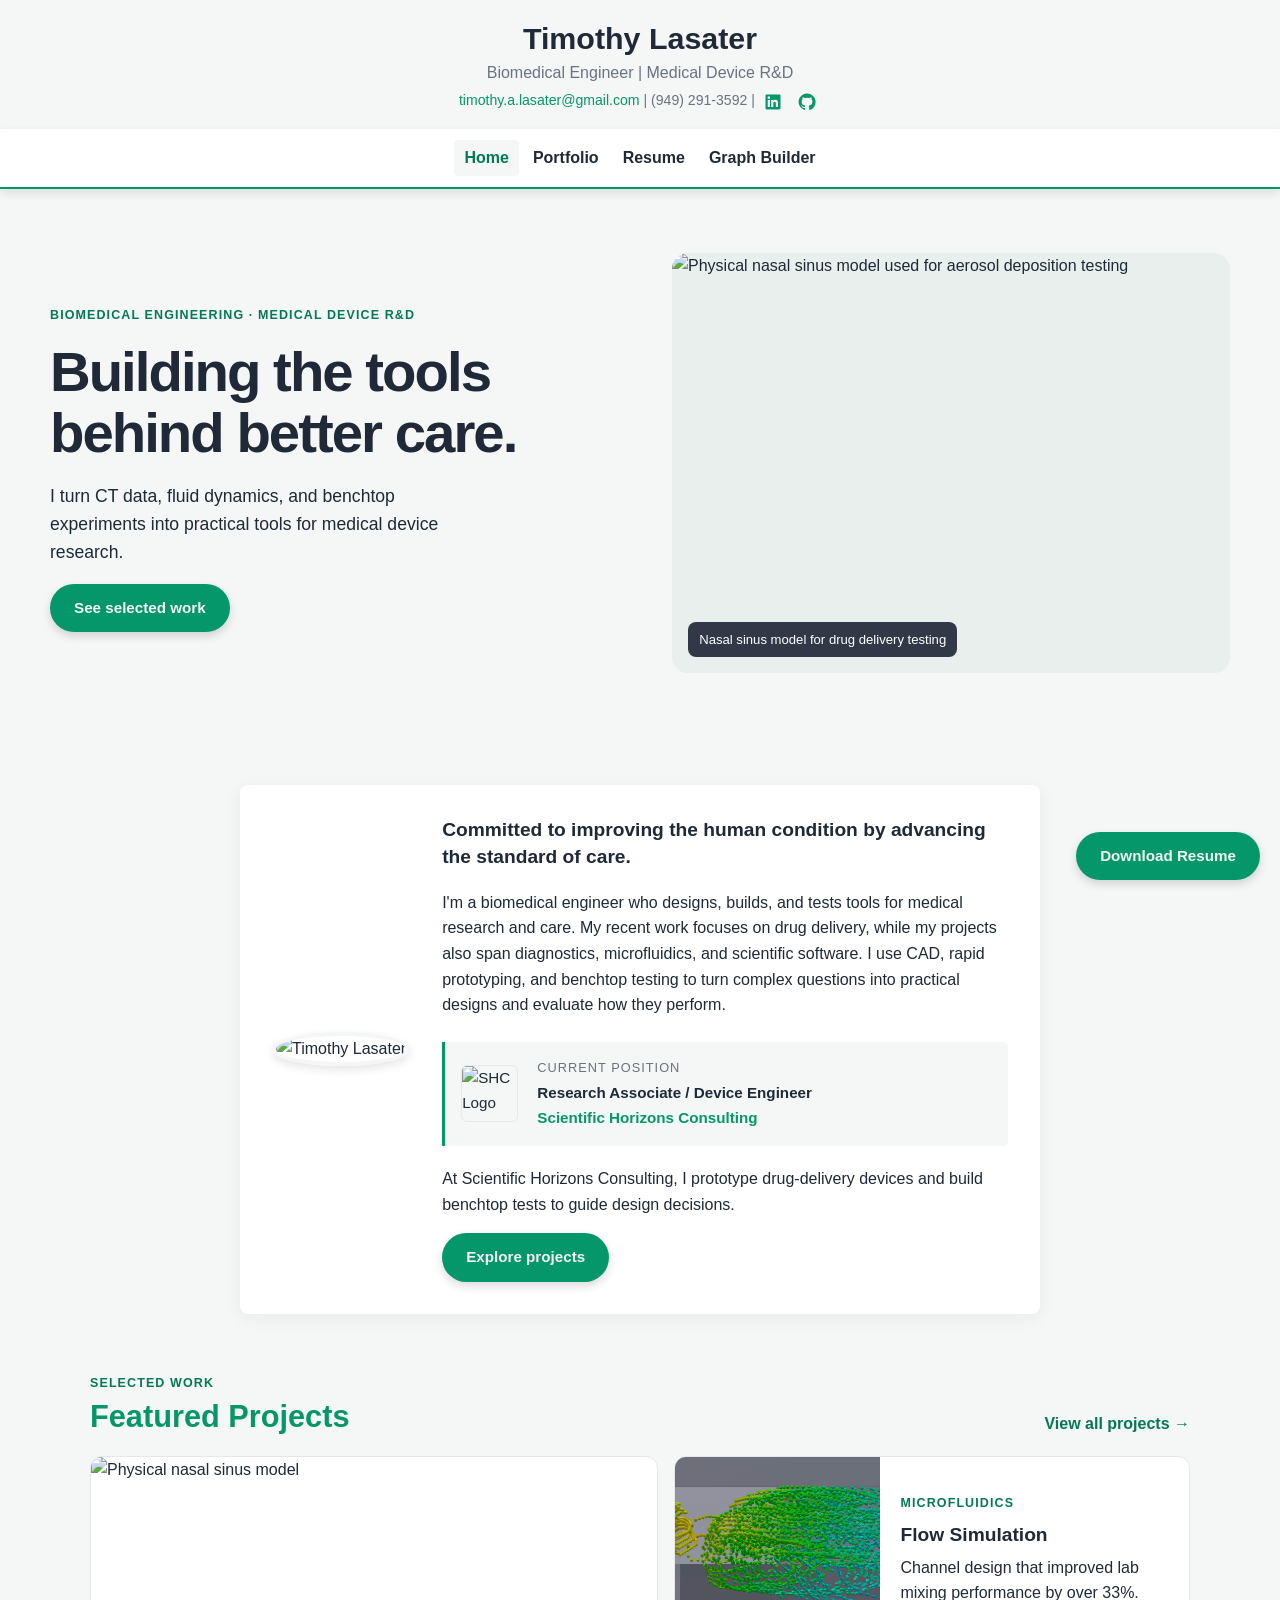
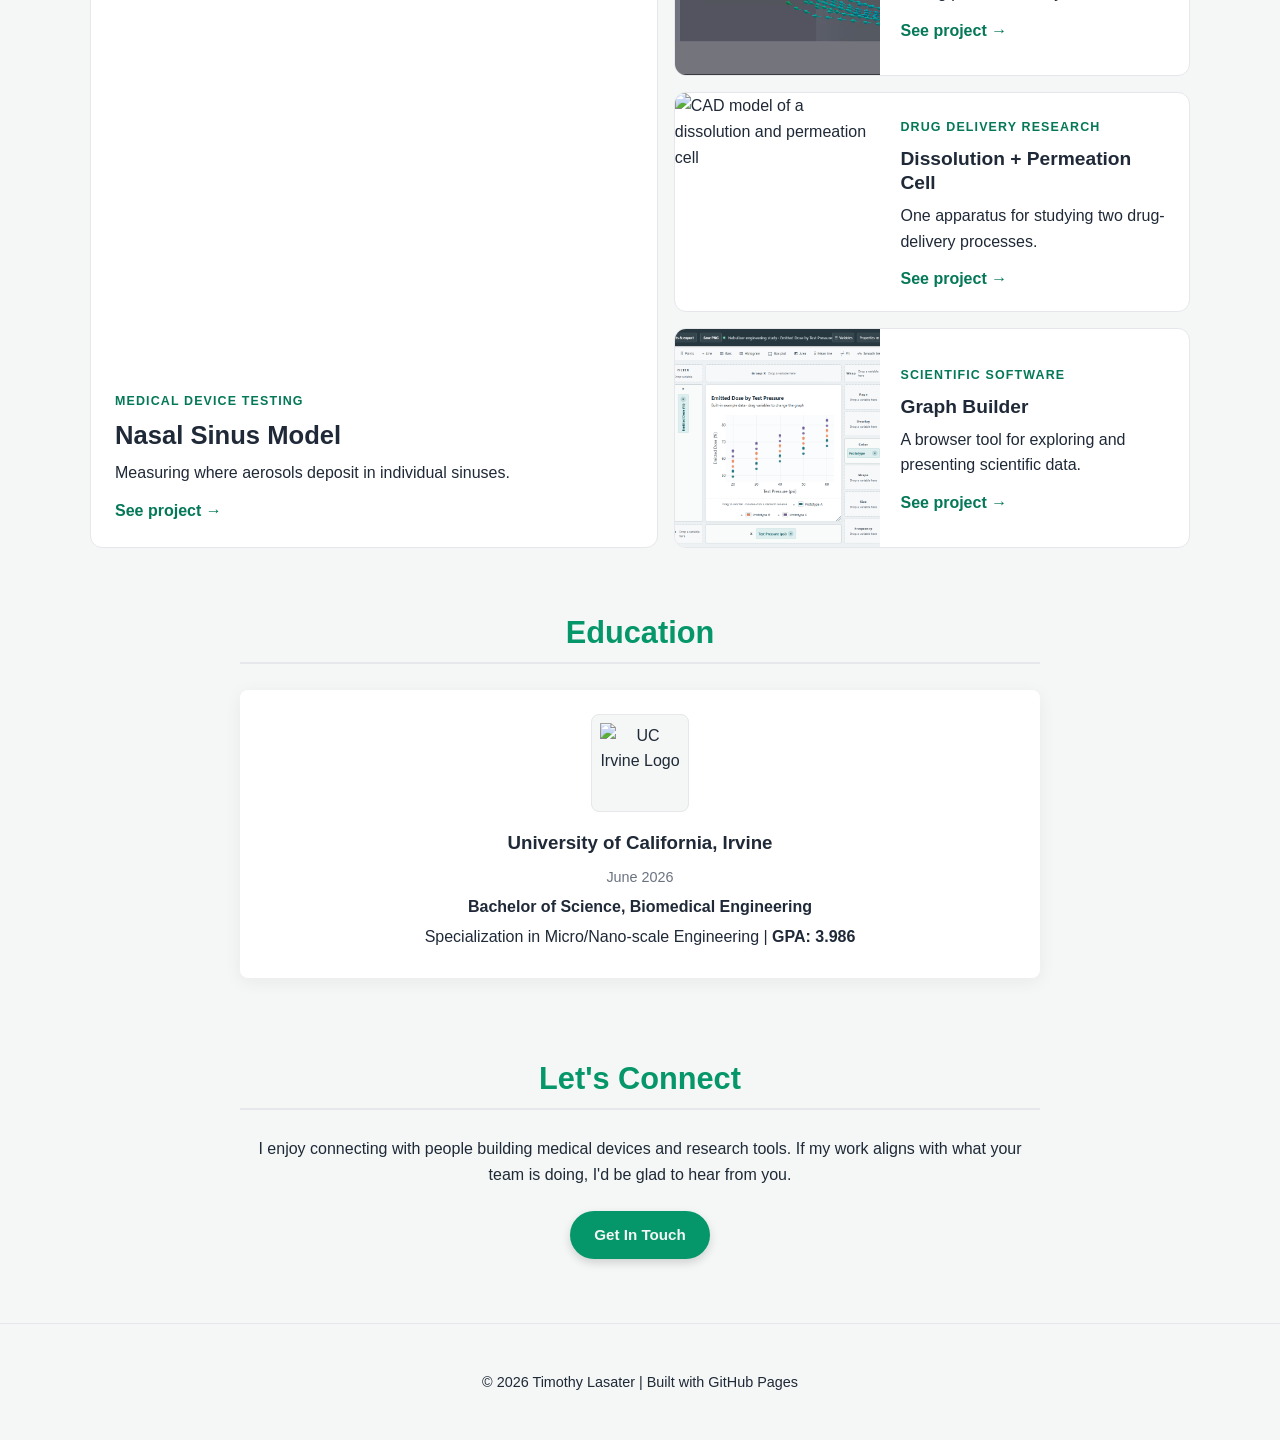
==== commit 04ea9395: "Add social icons to portfolio site headers" ====
--- a/index.html
+++ b/index.html
@@ -25,7 +25,8 @@
         <p class="contact-info">
             <a href="mailto:timothy.a.lasater@gmail.com" target="_blank">timothy.a.lasater@gmail.com</a> | 
             (949) 291-3592 | 
-            <a href="https://linkedin.com/in/timothy-lasater" target="_blank">LinkedIn</a>
+            <a class="social-link" href="https://linkedin.com/in/timothy-lasater" target="_blank" rel="noopener noreferrer" aria-label="LinkedIn profile" title="LinkedIn profile"><svg viewBox="0 0 24 24" aria-hidden="true"><path d="M20.45 2H3.55C2.69 2 2 2.68 2 3.52v16.96c0 .84.69 1.52 1.55 1.52h16.9c.86 0 1.55-.68 1.55-1.52V3.52c0-.84-.69-1.52-1.55-1.52ZM7.93 18.75H4.97V9.2h2.96v9.55ZM6.45 7.9a1.72 1.72 0 1 1 0-3.44 1.72 1.72 0 0 1 0 3.44Zm12.3 10.85h-2.96V14.1c0-1.11-.02-2.54-1.55-2.54-1.55 0-1.79 1.21-1.79 2.46v4.73H9.49V9.2h2.84v1.3h.04c.39-.75 1.36-1.55 2.8-1.55 3 0 3.58 1.97 3.58 4.53v5.27Z"/></svg></a>
+            <a class="social-link" href="https://github.com/timlasater" target="_blank" rel="noopener noreferrer" aria-label="GitHub profile" title="GitHub profile"><svg viewBox="0 0 24 24" aria-hidden="true"><path d="M12 .8a11.2 11.2 0 0 0-3.54 21.83c.56.1.76-.24.76-.54v-2.07c-3.09.67-3.74-1.31-3.74-1.31-.5-1.28-1.23-1.62-1.23-1.62-1.01-.69.08-.67.08-.67 1.12.08 1.71 1.15 1.71 1.15.99 1.7 2.6 1.21 3.23.92.1-.72.39-1.21.7-1.49-2.47-.28-5.07-1.24-5.07-5.53 0-1.22.44-2.21 1.15-2.99-.12-.28-.5-1.42.11-2.95 0 0 .94-.3 3.08 1.14a10.7 10.7 0 0 1 5.6 0c2.14-1.44 3.08-1.14 3.08-1.14.61 1.53.23 2.67.11 2.95.72.78 1.15 1.77 1.15 2.99 0 4.3-2.6 5.25-5.08 5.52.4.35.75 1.03.75 2.08v3.08c0 .3.2.65.77.54A11.2 11.2 0 0 0 12 .8Z"/></svg></a>
         </p>
         <a href="assets/Timothy_Lasater_Resume.pdf" class="floating-resume-btn" download>Download Resume</a>
     </header>
--- a/style.css
+++ b/style.css
@@ -1151,6 +1151,16 @@
 .contact-info {
     font-size: 0.88rem;
 }
+.contact-info .social-link {
+    display: inline-flex;
+    align-items: center;
+    vertical-align: middle;
+    margin: 0 0.15rem;
+    padding: 0.2rem;
+    border-radius: 4px;
+}
+.contact-info .social-link svg { width: 18px; height: 18px; fill: currentColor; }
+.contact-info .social-link:hover { color: var(--accent-hover); background: #e5f4ed; }
 
 nav {
     align-items: center;
